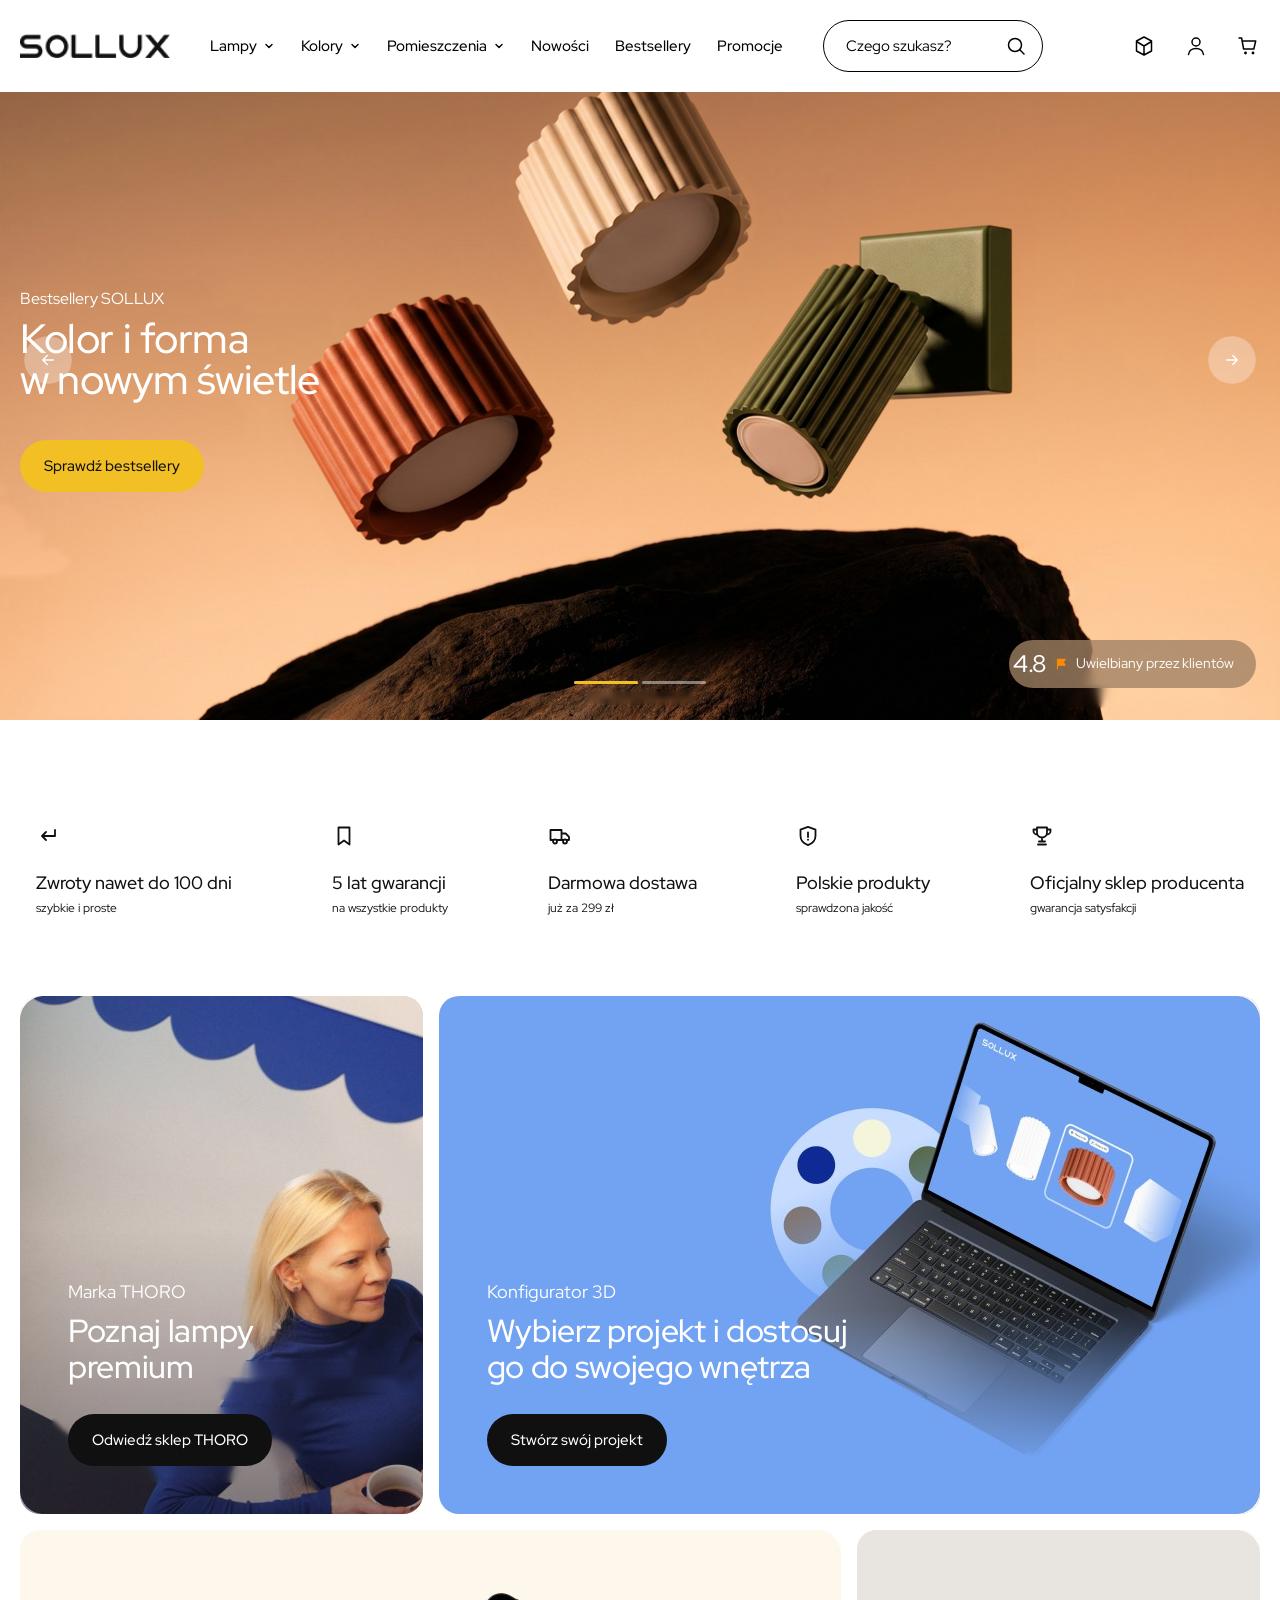
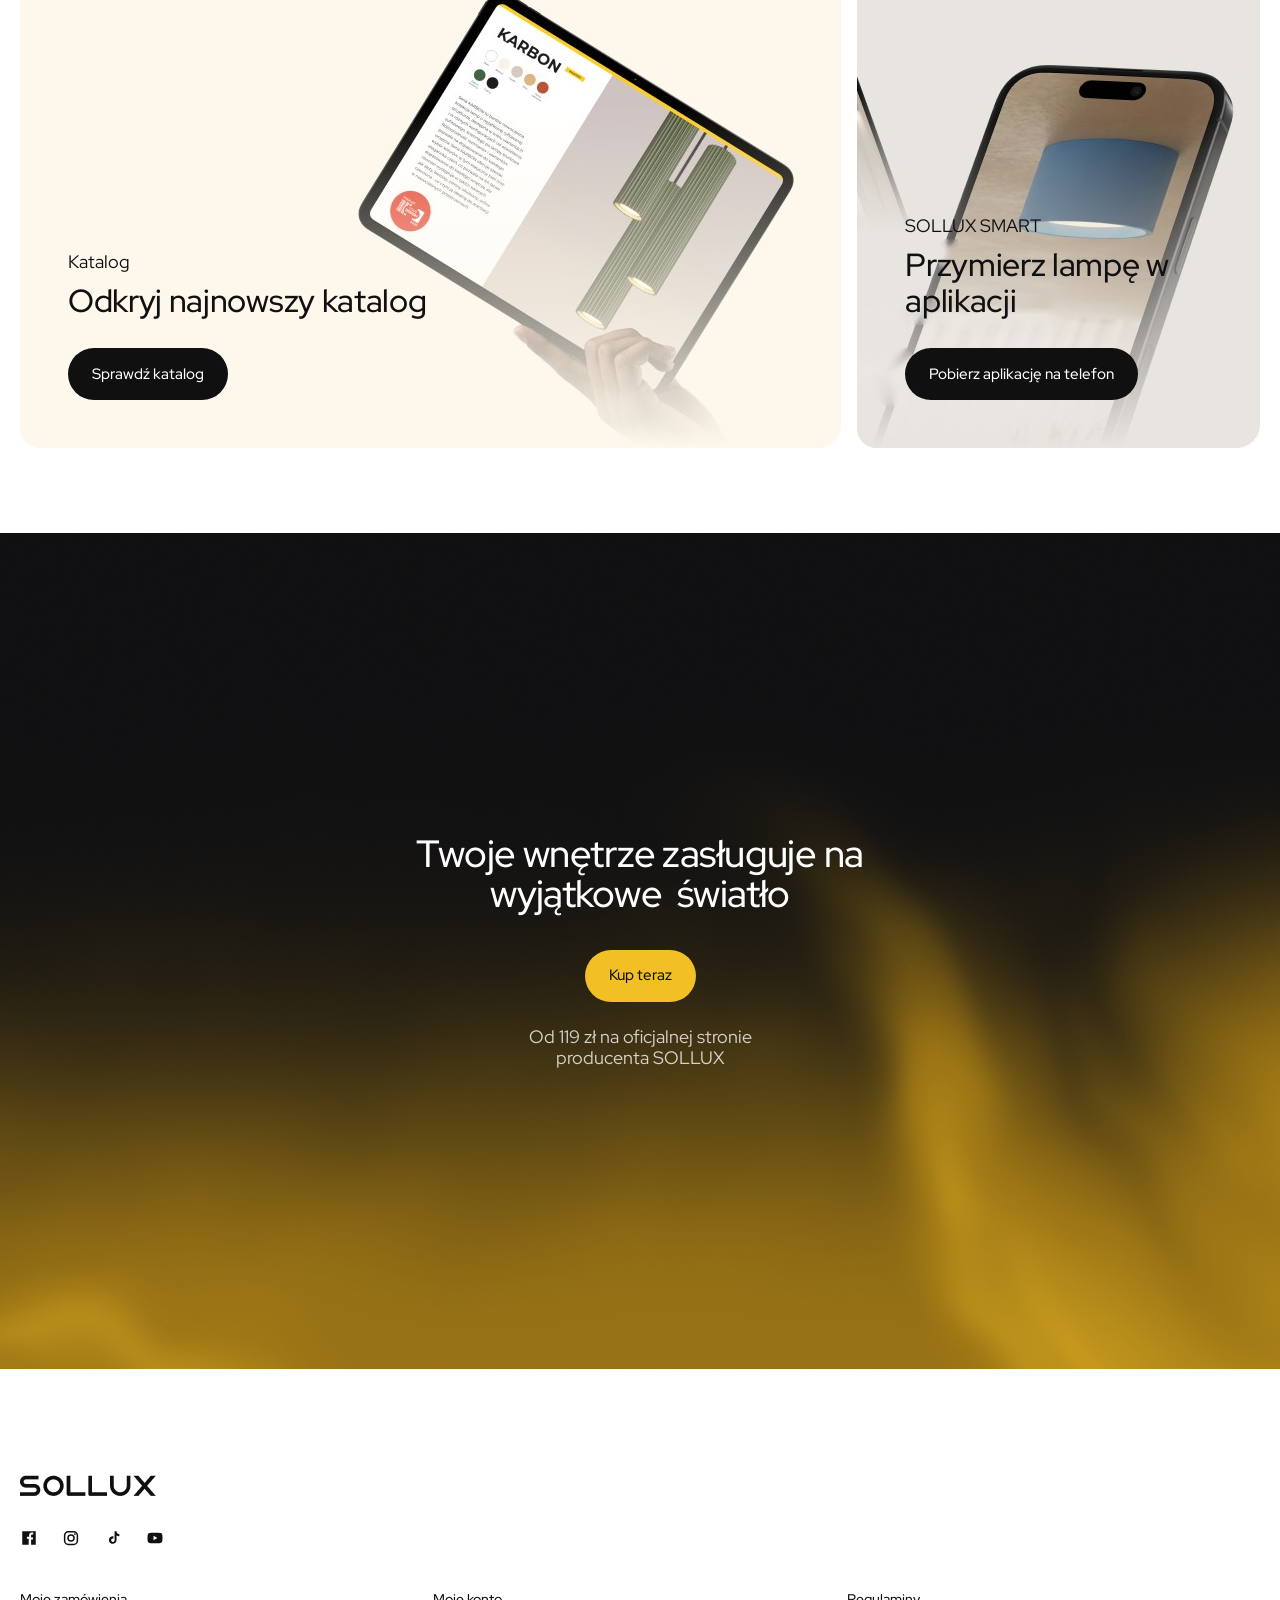
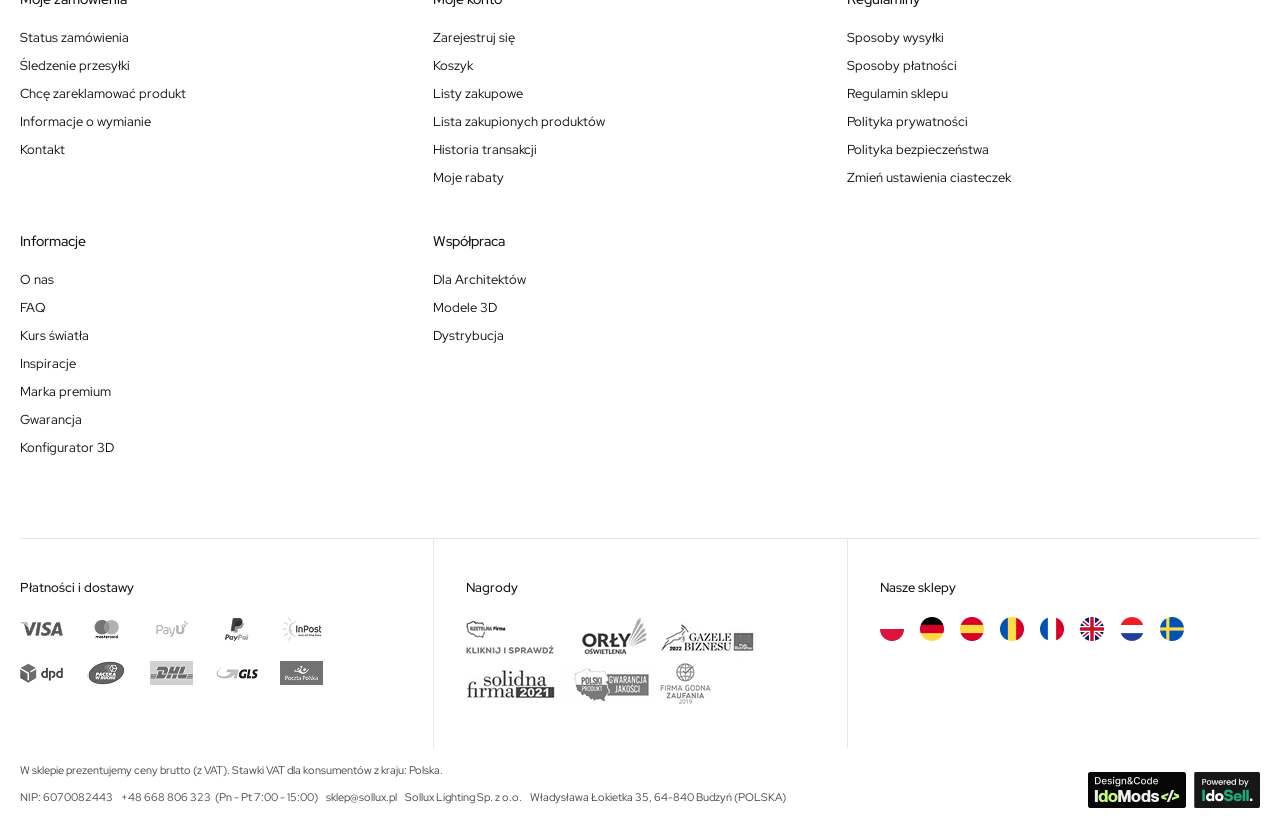
==== index.html @ 1c9330f7 "first commit" ====
<!DOCTYPE html>
<html lang="pl">
<head>
  <meta charset="utf-8">
  <meta name="viewport" content="width=device-width, initial-scale=1">
  <title>SOLLUX – Kolor i forma w nowym świetle</title>
  <meta name="description" content="Lampy SOLLUX – kolor i forma w nowym świetle. Oficjalny sklep producenta.">
  <link rel="preconnect" href="https://fonts.googleapis.com">
  <link rel="preconnect" href="https://fonts.gstatic.com" crossorigin>
  <link href="https://fonts.googleapis.com/css2?family=Red+Hat+Display:wght@400;500;600&display=swap" rel="stylesheet">
  <link rel="stylesheet" href="styles.css">
</head>
<body>

<!-- ============ SVG sprite ============ -->
<svg width="0" height="0" style="position:absolute" aria-hidden="true" focusable="false">
  <defs>
    <symbol id="i-chevron" viewBox="0 0 12 12"><path d="M3 4.5 6 7.5 9 4.5" fill="none" stroke="currentColor" stroke-width="1.4" stroke-linecap="round" stroke-linejoin="round"/></symbol>
    <symbol id="i-search" viewBox="0 0 24 24"><circle cx="11" cy="11" r="6.5" fill="none" stroke="currentColor" stroke-width="1.5"/><path d="m16 16 4 4" stroke="currentColor" stroke-width="1.5" stroke-linecap="round"/></symbol>
    <symbol id="i-cube" viewBox="0 0 24 24"><path d="M12 3 4.5 7v10L12 21l7.5-4V7L12 3Zm0 9L4.5 7.5M12 12l7.5-4.5M12 12v9" fill="none" stroke="currentColor" stroke-width="1.5" stroke-linejoin="round" stroke-linecap="round"/></symbol>
    <symbol id="i-user" viewBox="0 0 24 24"><circle cx="12" cy="8" r="4" fill="none" stroke="currentColor" stroke-width="1.5"/><path d="M4.5 20.5c.6-3.9 3.7-6 7.5-6s6.9 2.1 7.5 6" fill="none" stroke="currentColor" stroke-width="1.5" stroke-linecap="round"/></symbol>
    <symbol id="i-cart" viewBox="0 0 24 24"><path d="M3 4h2.6l2 11h10.2l1.9-8H6.4" fill="none" stroke="currentColor" stroke-width="1.5" stroke-linecap="round" stroke-linejoin="round"/><circle cx="9.5" cy="19" r="1.4" fill="currentColor"/><circle cx="17" cy="19" r="1.4" fill="currentColor"/></symbol>
    <symbol id="i-arrow-left" viewBox="0 0 24 24"><path d="M19 12H5m6-6-6 6 6 6" fill="none" stroke="currentColor" stroke-width="1.8" stroke-linecap="round" stroke-linejoin="round"/></symbol>
    <symbol id="i-arrow-right" viewBox="0 0 24 24"><path d="M5 12h14m-6-6 6 6-6 6" fill="none" stroke="currentColor" stroke-width="1.8" stroke-linecap="round" stroke-linejoin="round"/></symbol>
    <symbol id="i-return" viewBox="0 0 24 24"><path d="M19 6v6H6m4-4-4 4 4 4" fill="none" stroke="currentColor" stroke-width="1.8" stroke-linecap="round" stroke-linejoin="round"/></symbol>
    <symbol id="i-bookmark" viewBox="0 0 24 24"><path d="M6.5 3.5h11v17L12 16.5l-5.5 4v-17Z" fill="none" stroke="currentColor" stroke-width="1.8" stroke-linejoin="round"/></symbol>
    <symbol id="i-truck" viewBox="0 0 24 24"><path d="M2.5 6h11v10h-11V6Zm11 3.5h4.2l3.3 3.3V16h-7.5V9.5Z" fill="none" stroke="currentColor" stroke-width="1.8" stroke-linejoin="round"/><circle cx="7" cy="17.5" r="2" fill="#fff" stroke="currentColor" stroke-width="1.8"/><circle cx="17" cy="17.5" r="2" fill="#fff" stroke="currentColor" stroke-width="1.8"/></symbol>
    <symbol id="i-shield" viewBox="0 0 24 24"><path d="M12 2.8 4.5 5.6v6.2c0 4.2 3 7.7 7.5 9.4 4.5-1.700 7.500-5.200 7.500-9.400V5.600L12 2.800Z" fill="none" stroke="currentColor" stroke-width="1.8" stroke-linejoin="round"/><path d="M12 8.500v4.500" stroke="currentColor" stroke-width="1.800" stroke-linecap="round"/><circle cx="12" cy="15.700" r="1" fill="currentColor"/></symbol>
    <symbol id="i-trophy" viewBox="0 0 24 24"><path d="M7 3.500h10v5a5 5 0 0 1-10 0v-5Zm0 2H3.500v1.500A3.500 3.500 0 0 0 7 10.500M17 5.500h3.500V7a3.500 3.500 0 0 1-3.500 3.500M12 13.500v4M8 20.500h8M9 17.500h6" fill="none" stroke="currentColor" stroke-width="1.800" stroke-linecap="round" stroke-linejoin="round"/></symbol>
    <symbol id="i-flag" viewBox="0 0 12 12"><path d="M3 1.500v9M3 2h6.500L8 4.500 9.500 7H3" fill="currentColor" stroke="currentColor" stroke-width="1" stroke-linejoin="round"/></symbol>
    <symbol id="i-facebook" viewBox="0 0 24 24"><path fill="currentColor" d="M3 3h18v18h-6.200v-6.900h2.300l.4-2.800h-2.700V8.600c0-.8.300-1.400 1.500-1.400h1.300V4.700c-.2 0-1-.1-1.900-.1-2.100 0-3.500 1.200-3.500 3.600v2.100H9.200v2.800h2.400V21H3V3Z"/></symbol>
    <symbol id="i-instagram" viewBox="0 0 24 24"><rect x="3.500" y="3.500" width="17" height="17" rx="5" fill="none" stroke="currentColor" stroke-width="2"/><circle cx="12" cy="12" r="4" fill="none" stroke="currentColor" stroke-width="2"/><circle cx="17.200" cy="6.800" r="1.200" fill="currentColor"/></symbol>
    <symbol id="i-tiktok" viewBox="0 0 24 24"><path fill="currentColor" d="M16.600 3c.3 2.300 1.600 3.700 3.900 3.900v2.800c-1.400.1-2.600-.3-3.800-1.100v5.800c0 3.800-3.300 6-6.500 5.100-2.700-.8-4.300-3.600-3.500-6.300.8-2.600 3.300-4 5.900-3.500v3c-1.700-.5-3.200.8-3 2.400.2 1.700 2 2.600 3.400 1.800.7-.4 1.100-1.200 1.100-2V3h2.500Z"/></symbol>
    <symbol id="i-youtube" viewBox="0 0 24 24"><path fill="currentColor" d="M21.600 7.200a2.600 2.600 0 0 0-1.800-1.800C18.200 5 12 5 12 5s-6.200 0-7.800.4A2.600 2.600 0 0 0 2.400 7.200C2 8.800 2 12 2 12s0 3.200.4 4.800a2.600 2.600 0 0 0 1.800 1.800C5.800 19 12 19 12 19s6.200 0 7.800-.4a2.600 2.600 0 0 0 1.800-1.800c.4-1.600.4-4.800.4-4.800s0-3.200-.4-4.800ZM10 15V9l5.200 3L10 15Z"/></symbol>
  </defs>
</svg>

<a class="skip-link" href="#main">Przejdź do treści</a>

<!-- ============ Header ============ -->
<header class="header" id="header">
  <div class="header__bg" aria-hidden="true"></div>
  <!-- Warstwa „jasna” (biała) – jedyna interaktywna; „ciemną” (czarną) kopię tworzy main.js -->
  <div class="header__layer header__layer--light" id="header-main">
    <div class="header__inner">
      <a class="logo" href="#" aria-label="SOLLUX – strona główna">
        <img src="assets/logo.png" alt="SOLLUX" width="136" height="21">
      </a>

      <nav class="nav" aria-label="Główna nawigacja">
        <ul>
          <li><a href="#">Lampy <svg class="chev" aria-hidden="true"><use href="#i-chevron"/></svg></a></li>
          <li><a href="#">Kolory <svg class="chev" aria-hidden="true"><use href="#i-chevron"/></svg></a></li>
          <li><a href="#">Pomieszczenia <svg class="chev" aria-hidden="true"><use href="#i-chevron"/></svg></a></li>
          <li><a href="#">Nowości</a></li>
          <li><a href="#">Bestsellery</a></li>
          <li><a href="#">Promocje</a></li>
        </ul>
      </nav>

      <form class="search" role="search" onsubmit="return false">
        <input type="search" name="q" placeholder="Czego szukasz?" aria-label="Czego szukasz?" autocomplete="off">
        <button type="submit" aria-label="Szukaj"><svg aria-hidden="true"><use href="#i-search"/></svg></button>
      </form>

      <div class="actions">
        <a class="actions__configurator" href="#"><svg aria-hidden="true"><use href="#i-cube"/></svg>Stwórz swoją lampę</a>
        <a class="actions__icon" href="#" aria-label="Moje konto"><svg aria-hidden="true"><use href="#i-user"/></svg></a>
        <a class="actions__icon" href="#" aria-label="Koszyk"><svg aria-hidden="true"><use href="#i-cart"/></svg></a>
      </div>
    </div>
  </div>
</header>

<main id="main">

<!-- ============ Hero / slider ============ -->
<section class="hero" id="hero" aria-roledescription="karuzela" aria-label="Bestsellery SOLLUX">

  <div class="hero__slides">
    <!-- Slajd 1: lampy na pomarańczowym tle -->
    <div class="slide is-active" data-slide="0" aria-roledescription="slajd" aria-label="1 z 2">
      <div class="slide__img"><img src="assets/hero-bg.jpg" alt="" width="1920" height="1080"></div>

      <div class="lamps" id="lamps">
        <button class="lamp lamp--terracotta" type="button" aria-pressed="false" aria-label="Włącz lampę – terakota" data-depth="1.2">
          <span class="lamp__body"><img src="assets/lamp-terracotta.png" alt="" width="423" height="393"></span>
          <span class="lamp__glow" aria-hidden="true"></span>
        </button>
        <button class="lamp lamp--peach" type="button" aria-pressed="false" aria-label="Włącz lampę – brzoskwinia" data-depth="0.7">
          <span class="lamp__body"><img src="assets/lamp-peach.png" alt="" width="372" height="419"></span>
          <span class="lamp__glow" aria-hidden="true"></span>
        </button>
        <button class="lamp lamp--olive" type="button" aria-pressed="false" aria-label="Włącz lampę – oliwka" data-depth="1.8">
          <span class="lamp__body"><img src="assets/lamp-olive.png" alt="" width="470" height="428"></span>
          <span class="lamp__glow" aria-hidden="true"></span>
        </button>
      </div>
    </div>

    <!-- Slajd 2: wnętrze -->
    <div class="slide slide--interior" data-slide="1" aria-roledescription="slajd" aria-label="2 z 2" aria-hidden="true">
      <div class="slide__img"><img src="assets/hero-interior.jpg" alt="Wnętrze z granatowym regałem, jasną szafą i lampami sufitowymi SOLLUX" width="2560" height="1440"></div>
    </div>
  </div>

  <div class="hero__content">
    <p class="hero__eyebrow">Bestsellery SOLLUX</p>
    <h1 class="hero__title">Kolor i forma<br>w nowym świetle</h1>
    <a class="btn btn--yellow" href="#">Sprawdź bestsellery</a>
  </div>

  <button class="hero__arrow hero__arrow--prev" type="button" aria-label="Poprzedni slajd"><svg aria-hidden="true"><use href="#i-arrow-left"/></svg></button>
  <button class="hero__arrow hero__arrow--next" type="button" aria-label="Następny slajd"><svg aria-hidden="true"><use href="#i-arrow-right"/></svg></button>

  <div class="hero__rating">
    <strong>4.8</strong>
    <svg class="flag" aria-hidden="true"><use href="#i-flag"/></svg>
    <span>Uwielbiany przez klientów</span>
  </div>

  <div class="hero__pager" role="tablist" aria-label="Wybór slajdu">
    <button type="button" role="tab" aria-selected="true" aria-label="Slajd 1"><span class="bar"><span class="bar__fill"></span></span></button>
    <button type="button" role="tab" aria-selected="false" aria-label="Slajd 2"><span class="bar"><span class="bar__fill"></span></span></button>
  </div>
</section>

<!-- ============ Korzyści ============ -->
<section class="benefits" aria-label="Dlaczego SOLLUX">
  <ul class="benefits__list">
    <li><svg aria-hidden="true"><use href="#i-return"/></svg><strong>Zwroty nawet do 100 dni</strong><span>szybkie i proste</span></li>
    <li><svg aria-hidden="true"><use href="#i-bookmark"/></svg><strong>5 lat gwarancji</strong><span>na wszystkie produkty</span></li>
    <li><svg aria-hidden="true"><use href="#i-truck"/></svg><strong>Darmowa dostawa</strong><span>już za 299 zł</span></li>
    <li><svg aria-hidden="true"><use href="#i-shield"/></svg><strong>Polskie produkty</strong><span>sprawdzona jakość</span></li>
    <li><svg aria-hidden="true"><use href="#i-trophy"/></svg><strong>Oficjalny sklep producenta</strong><span>gwarancja satysfakcji</span></li>
  </ul>
</section>

<!-- ============ Kafelki ============ -->
<section class="tiles" aria-label="Poznaj SOLLUX">
  <article class="tile tile--thoro">
    <div class="tile__media"><img src="assets/tile-thoro.jpg" alt="" loading="lazy"></div>
    <div class="tile__text">
      <p>Marka THORO</p>
      <h2>Poznaj lampy premium</h2>
      <a class="btn btn--dark" href="#">Odwiedź sklep THORO</a>
    </div>
  </article>

  <article class="tile tile--config">
    <div class="tile__media"><img src="assets/tile-konfigurator.jpg" alt="" loading="lazy"></div>
    <div class="tile__text">
      <p>Konfigurator 3D</p>
      <h2>Wybierz projekt i dostosuj<br>go do swojego wnętrza</h2>
      <a class="btn btn--dark" href="#">Stwórz swój projekt</a>
    </div>
  </article>

  <article class="tile tile--catalog">
    <div class="tile__media"><img src="assets/tile-katalog.jpg" alt="" loading="lazy"></div>
    <div class="tile__text">
      <p>Katalog</p>
      <h2>Odkryj najnowszy katalog</h2>
      <a class="btn btn--dark" href="#">Sprawdź katalog</a>
    </div>
  </article>

  <article class="tile tile--smart">
    <div class="tile__media"><img src="assets/tile-smart.jpg" alt="" loading="lazy"></div>
    <div class="tile__text">
      <p>SOLLUX SMART</p>
      <h2>Przymierz lampę w aplikacji</h2>
      <a class="btn btn--dark" href="#">Pobierz aplikację na telefon</a>
    </div>
  </article>
</section>

<!-- ============ Shader ============ -->
<section class="shader" id="shader" aria-labelledby="shader-title">
  <canvas class="shader__canvas" id="shader-canvas" aria-hidden="true"></canvas>
  <div class="shader__content">
    <h2 id="shader-title">Twoje wnętrze zasługuje na<br>wyjątkowe&nbsp; światło</h2>
    <a class="btn btn--yellow" href="#">Kup teraz</a>
    <p>Od 119 zł na oficjalnej stronie<br>producenta SOLLUX</p>
  </div>
</section>

</main>

<!-- ============ Footer ============ -->
<footer class="footer">
  <div class="footer__top">
    <div class="footer__brand">
      <img src="assets/logo.png" alt="SOLLUX" width="136" height="21">
      <ul class="social" aria-label="Social media">
        <li><a href="#" aria-label="Facebook"><svg aria-hidden="true"><use href="#i-facebook"/></svg></a></li>
        <li><a href="#" aria-label="Instagram"><svg aria-hidden="true"><use href="#i-instagram"/></svg></a></li>
        <li><a href="#" aria-label="TikTok"><svg aria-hidden="true"><use href="#i-tiktok"/></svg></a></li>
        <li><a href="#" aria-label="YouTube"><svg aria-hidden="true"><use href="#i-youtube"/></svg></a></li>
      </ul>
    </div>

    <nav class="footer__col" aria-labelledby="f1">
      <h3 id="f1">Moje zamówienia</h3>
      <ul>
        <li><a href="#">Status zamówienia</a></li>
        <li><a href="#">Śledzenie przesyłki</a></li>
        <li><a href="#">Chcę zareklamować produkt</a></li>
        <li><a href="#">Informacje o wymianie</a></li>
        <li><a href="#">Kontakt</a></li>
      </ul>
    </nav>
    <nav class="footer__col" aria-labelledby="f2">
      <h3 id="f2">Moje konto</h3>
      <ul>
        <li><a href="#">Zarejestruj się</a></li>
        <li><a href="#">Koszyk</a></li>
        <li><a href="#">Listy zakupowe</a></li>
        <li><a href="#">Lista zakupionych produktów</a></li>
        <li><a href="#">Historia transakcji</a></li>
        <li><a href="#">Moje rabaty</a></li>
      </ul>
    </nav>
    <nav class="footer__col" aria-labelledby="f3">
      <h3 id="f3">Regulaminy</h3>
      <ul>
        <li><a href="#">Sposoby wysyłki</a></li>
        <li><a href="#">Sposoby płatności</a></li>
        <li><a href="#">Regulamin sklepu</a></li>
        <li><a href="#">Polityka prywatności</a></li>
        <li><a href="#">Polityka bezpieczeństwa</a></li>
        <li><a href="#">Zmień ustawienia ciasteczek</a></li>
      </ul>
    </nav>
    <nav class="footer__col" aria-labelledby="f4">
      <h3 id="f4">Informacje</h3>
      <ul>
        <li><a href="#">O nas</a></li>
        <li><a href="#">FAQ</a></li>
        <li><a href="#">Kurs światła</a></li>
        <li><a href="#">Inspiracje</a></li>
        <li><a href="#">Marka premium</a></li>
        <li><a href="#">Gwarancja</a></li>
        <li><a href="#">Konfigurator 3D</a></li>
      </ul>
    </nav>
    <nav class="footer__col" aria-labelledby="f5">
      <h3 id="f5">Współpraca</h3>
      <ul>
        <li><a href="#">Dla Architektów</a></li>
        <li><a href="#">Modele 3D</a></li>
        <li><a href="#">Dystrybucja</a></li>
      </ul>
    </nav>
  </div>

  <div class="footer__badges">
    <div class="cell">
      <h3>Płatności i dostawy</h3>
      <img src="assets/payments.png" alt="Visa, Mastercard, PayU, PayPal, InPost, DPD, DHL, GLS, Poczta Polska" loading="lazy">
    </div>
    <div class="cell">
      <h3>Nagrody</h3>
      <img src="assets/awards.png" alt="Kliknij i sprawdź, Orły E-Biznesu, Gazele Biznesu, Solidna Firma 2021, Polski Ład, Firma godna zaufania" loading="lazy">
    </div>
    <div class="cell">
      <h3>Nasze sklepy</h3>
      <img src="assets/flags.png" alt="Polska, Niemcy, Hiszpania, Rumunia, Francja, Wielka Brytania, Holandia, Szwecja" loading="lazy">
    </div>
  </div>

  <div class="footer__legal">
    <div>
      <p>W sklepie prezentujemy ceny brutto (z VAT). Stawki VAT dla konsumentów z kraju: Polska.</p>
      <p>NIP: 6070082443 &nbsp;&nbsp; +48 668 806 323 &nbsp;(Pn - Pt 7:00 - 15:00) &nbsp;&nbsp; sklep@sollux.pl &nbsp;&nbsp; Sollux Lighting Sp. z o.o. &nbsp;&nbsp; Władysława Łokietka 35, 64-840 Budzyń (POLSKA)</p>
    </div>
    <img src="assets/badges.png" alt="Design&amp;Code IdoMods, Powered by IdoSell" loading="lazy">
  </div>
</footer>

<script src="main.js"></script>
</body>
</html>
---- styles.css ----
/* =========================================================
   SOLLUX landing – styles
   Zasady ruchu (Komentarze do projektu §01):
   - hover 200–250 ms, większe ruchy 500–800 ms
   - jeden easing: cubic-bezier(0.4, 0, 0.2, 1); ease-out dla powiększeń
   - animujemy tylko transform i opacity
   ========================================================= */

:root {
  --ease: cubic-bezier(0.4, 0, 0.2, 1);
  --ease-out: cubic-bezier(0, 0, 0.2, 1);
  --t-hover: 250ms;

  --ink: #101011;
  --ink-soft: #4a4a4a;
  --muted: #6b6b6b;
  --line: #e7e7e7;
  --yellow: #f2bf25;
  --yellow-hover: #f7cb45;
  --white: #fff;

  --page: 1600px;                                  /* szerokość treści w projekcie 1920 */
  --gutter: max(20px, calc((100vw - var(--page)) / 2));
  --radius: 20px;
  --header-h: 92px;
}

*, *::before, *::after { box-sizing: border-box; }
html { -webkit-text-size-adjust: 100%; scroll-behavior: smooth; }
body {
  margin: 0;
  font-family: "Red Hat Display", "Helvetica Neue", Arial, system-ui, sans-serif;
  font-size: 16px;
  line-height: 1.4;
  color: var(--ink);
  background: var(--white);
  -webkit-font-smoothing: antialiased;
}
img { display: block; max-width: 100%; height: auto; }
a { color: inherit; text-decoration: none; }
ul { list-style: none; margin: 0; padding: 0; }
h1, h2, h3, p { margin: 0; }
button { font: inherit; color: inherit; background: none; border: 0; padding: 0; cursor: pointer; }
svg { display: block; }

:focus-visible { outline: 2px solid var(--yellow); outline-offset: 3px; }

.skip-link {
  position: fixed; left: 12px; top: 12px; z-index: 100;
  padding: 10px 16px; border-radius: 999px; background: var(--ink); color: #fff;
  transform: translateY(-200%);
}
.skip-link:focus { transform: none; }

/* ---------- Przyciski ---------- */
.btn {
  position: relative;
  display: inline-flex; align-items: center; justify-content: center;
  height: 52px; padding: 0 24px;
  border-radius: 999px;
  font-size: 15px; font-weight: 500; line-height: 1; white-space: nowrap;
  isolation: isolate;
}
.btn--yellow { background: var(--yellow); color: var(--ink); }
/* Przycisk „ciemny”: tło czarne → szare #4A4A4A (200 ms). Szary to warstwa, której animujemy tylko opacity. */
.btn--dark { background: var(--ink); color: #fff; overflow: hidden; }
.btn--dark::before {
  content: ""; position: absolute; inset: 0; z-index: -1;
  background: #4a4a4a; opacity: 0;
  transition: opacity 200ms var(--ease);
}
.tile:hover .btn--dark::before,
.btn--dark:hover::before,
.btn--dark:focus-visible::before { opacity: 1; }

/* =========================================================
   HEADER – hover: tło przezroczyste → #FFF, kolory biały → czarny (250 ms)
   Realizacja tylko na opacity: warstwa tła + dwie warstwy treści (biała / czarna).
   ========================================================= */
.header {
  position: fixed; inset: 0 0 auto 0; z-index: 50;
  height: var(--header-h);
  display: grid;
}
.header > * { grid-area: 1 / 1; }
.header__bg {
  background: #fff; opacity: 0;
  transition: opacity var(--t-hover) var(--ease);
}
.header__layer {
  padding-inline: var(--gutter);
  transition: opacity var(--t-hover) var(--ease);
}
.header__layer--light { color: #fff; }
.header__layer--dark  { color: #000; opacity: 0; pointer-events: none; }

.header:hover .header__bg,
.header:focus-within .header__bg,
.header.is-solid .header__bg { opacity: 1; }
.header:hover .header__layer--dark,
.header:focus-within .header__layer--dark,
.header.is-solid .header__layer--dark { opacity: 1; }
.header:hover .header__layer--light,
.header:focus-within .header__layer--light,
.header.is-solid .header__layer--light { opacity: 0; }
/* po zjechaniu kursorem – ten sam czas (250 ms) */

.header__inner { height: 100%; display: flex; align-items: center; gap: 64px; }
.logo img { width: 150px; height: auto; }
.header__layer--light .logo img { filter: brightness(0) invert(1); }
.header__layer--dark  .logo img { filter: brightness(0); }

.nav ul { display: flex; align-items: center; gap: 36px; }
.nav a { display: inline-flex; align-items: center; gap: 6px; font-size: 15px; font-weight: 500; white-space: nowrap; }
.chev { width: 12px; height: 12px; }

.search {
  position: relative; width: 370px; height: 52px; flex: none;
  border: 1px solid currentColor; border-radius: 999px;
  display: flex; align-items: center;
}
.search input {
  flex: 1; min-width: 0; height: 100%; padding: 0 56px 0 22px;
  background: none; border: 0; outline: 0; border-radius: 999px;
  font: inherit; font-size: 15px; color: inherit;
}
.search input::placeholder { color: inherit; opacity: 1; }
.search input::-webkit-search-cancel-button { display: none; }
.search:focus-within { outline: 2px solid var(--yellow); outline-offset: 2px; }
.search button { position: absolute; right: 14px; top: 50%; width: 24px; height: 24px; margin-top: -12px; }
.search svg { width: 24px; height: 24px; }

.actions { margin-left: auto; display: flex; align-items: center; gap: 28px; }
.actions svg { width: 24px; height: 24px; }
.actions__configurator { display: inline-flex; align-items: center; gap: 8px; font-size: 14px; font-weight: 500; white-space: nowrap; }
.actions__configurator svg { width: 18px; height: 18px; }

/* =========================================================
   HERO + slider
   ========================================================= */
.hero {
  position: relative; overflow: hidden;
  aspect-ratio: 1920 / 1080;
  min-height: 600px;
  background: #b57a50;
  color: #fff;
  isolation: isolate;
}
.hero__slides, .slide { position: absolute; inset: 0; }

.slide {
  opacity: 0; visibility: hidden;
  /* crossfade 600 ms, ease-in-out */
  transition: opacity 600ms var(--ease), visibility 0s linear 600ms;
}
.slide.is-active { opacity: 1; visibility: visible; transition-delay: 0s; }

.slide__img { position: absolute; inset: 0; overflow: hidden; }
.slide__img img {
  width: 100%; height: 100%; object-fit: cover;
  /* scale 1.05 → 1.0 w trakcie przejścia (800 ms, ease-out) */
  transform: scale(1.05);
  transition: transform 800ms var(--ease-out);
  will-change: transform;
}
.slide.is-active .slide__img img { transform: scale(1); }

/* przyciemnienie na zdjęciu wnętrza – czytelność białego tekstu i nagłówka */
.slide--interior .slide__img::after {
  content: ""; position: absolute; inset: 0; pointer-events: none;
  background:
    linear-gradient(180deg, rgba(0,0,0,.45) 0, rgba(0,0,0,0) 22%),
    linear-gradient(90deg, rgba(0,0,0,.5) 0, rgba(0,0,0,0) 45%);
}

/* ---------- Lampy ---------- */
.lamps {
  position: absolute; left: 50%; top: 50%;
  width: max(100%, 1180px); aspect-ratio: 1920 / 1080;
  transform: translate(-50%, -50%);
  pointer-events: none;
}
.lamp {
  position: absolute; pointer-events: auto;
  /* równoległy ruch za kursorem ustawia main.js (--tx, --ty, --rot) */
  transform: translate3d(var(--tx, 0px), var(--ty, 0px), 0) rotate(var(--rot, 0deg));
  will-change: transform;
  border-radius: 0;
}
.lamp:focus-visible { outline-offset: -4px; }
.lamp__body { display: block; transition: transform var(--t-hover) var(--ease-out); }
.lamp:hover .lamp__body { transform: scale(1.03); }
.lamp:active .lamp__body { transform: scale(0.99); }
.lamp img { width: 100%; height: auto; user-select: none; -webkit-user-drag: none; }

/* pozycje z projektu 1920×1080 (procent sceny) */
.lamp--peach      { left: 39.64%; top: 8.52%;  width: 19.38%; }
.lamp--olive      { left: 56.04%; top: 30.74%; width: 24.48%; }
.lamp--terracotta { left: 21.82%; top: 40.28%; width: 22.03%; }

/* włączanie lampy – światło z soczewki (tylko opacity) */
.lamp__glow {
  position: absolute; width: 150%; aspect-ratio: 1; pointer-events: none;
  transform: translate(-50%, -50%);
  background: radial-gradient(circle,
    rgba(255, 250, 225, .95) 0, rgba(255, 238, 190, .75) 7%,
    rgba(255, 214, 130, .38) 24%, rgba(255, 200, 110, 0) 62%);
  mix-blend-mode: screen;
  opacity: 0;
  transition: opacity 500ms var(--ease);
}
.lamp.is-on .lamp__glow { opacity: 1; }
.lamp--peach .lamp__glow      { left: 56%; top: 66%; }
.lamp--olive .lamp__glow      { left: 19%; top: 81%; }
.lamp--terracotta .lamp__glow { left: 63%; top: 70%; }

/* ---------- Treść hero ---------- */
.hero__content {
  position: absolute; left: var(--gutter); top: 40%;
  z-index: 3; max-width: 560px;
  pointer-events: none;
}
.hero__content > * { pointer-events: auto; }
.hero__eyebrow { font-size: 16px; font-weight: 400; margin-bottom: 8px; }
.hero__title { font-size: clamp(38px, 3.2vw, 60px); font-weight: 500; line-height: 1; letter-spacing: -0.01em; margin-bottom: 40px; }

.hero__arrow {
  position: absolute; top: 50%; z-index: 4;
  width: 48px; height: 48px; margin-top: -24px; border-radius: 50%;
  display: grid; place-items: center; color: #fff; overflow: hidden; isolation: isolate;
}
.hero__arrow::before {
  content: ""; position: absolute; inset: 0; z-index: -1; border-radius: 50%;
  background: rgba(255, 255, 255, .3);
  transition: opacity var(--t-hover) var(--ease);
}
.hero__arrow:hover::before { opacity: .65; }
.hero__arrow svg { width: 18px; height: 18px; }
.hero__arrow--prev { left: 72px; }
.hero__arrow--next { right: 72px; }

.hero__rating {
  position: absolute; right: 72px; bottom: 32px; z-index: 4;
  display: flex; align-items: center; gap: 8px;
  height: 48px; padding: 0 22px 0 4px; border-radius: 999px;
  background: rgba(160, 130, 100, .78);
  font-size: 14px; color: #fff;
}
.hero__rating strong { font-size: 24px; font-weight: 500; letter-spacing: -0.02em; margin-left: -34px; padding-left: 0; }
.hero__rating .flag { width: 14px; height: 14px; color: #ff8a00; }
.hero__rating { padding-left: 38px; }
.hero__rating strong { margin-left: -34px; }

/* ---------- Pasek postępu (żółty wypełnia się liniowo przez 3 s) ---------- */
.hero__pager {
  position: absolute; left: 50%; bottom: 26px; z-index: 4;
  transform: translateX(-50%); display: flex; gap: 4px;
}
.hero__pager button { padding: 10px 0; }
.bar { display: block; position: relative; width: 64px; height: 3px; background: rgba(255,255,255,.45); overflow: hidden; border-radius: 2px; }
.bar__fill {
  position: absolute; inset: 0; background: var(--yellow);
  transform: scaleX(0); transform-origin: left center;
}
.hero__pager button[aria-selected="true"] .bar__fill { animation: fill 3s linear forwards; }
.hero.is-paused .hero__pager button[aria-selected="true"] .bar__fill { animation: none; transform: scaleX(1); }
@keyframes fill { from { transform: scaleX(0); } to { transform: scaleX(1); } }

/* =========================================================
   Korzyści
   ========================================================= */
.benefits { padding: 104px var(--gutter) 80px; }
.benefits__list { display: flex; justify-content: space-between; gap: 24px; padding-inline: 16px; }
.benefits li { display: flex; flex-direction: column; }
.benefits svg { width: 24px; height: 24px; margin-bottom: 24px; }
.benefits strong { font-size: 18px; font-weight: 500; line-height: 1.2; margin-bottom: 6px; }
.benefits span { font-size: 12px; color: var(--ink); }

/* =========================================================
   Kafelki – hover: obraz scale 1 → 1.1 (500 ms ease-out), przycisk czarny → #4A4A4A (200 ms)
   ========================================================= */
.tiles {
  padding-inline: var(--gutter);
  display: grid; gap: 16px;
  grid-template-columns: repeat(12, 1fr);
}
.tile {
  position: relative; overflow: hidden; border-radius: var(--radius);
  min-height: 518px; isolation: isolate;
  display: flex; align-items: flex-end;
  /* Safari: wymusza przycinanie przez border-radius podczas transformacji dzieci */
  transform: translateZ(0);
}
.tile--thoro   { grid-column: span 4; background: #d8d3d6; color: #fff; }
.tile--config  { grid-column: span 8; background: #72a3f3; color: #fff; }
.tile--catalog { grid-column: span 8; background: #fdf8eb; }
.tile--smart   { grid-column: span 4; background: #e8e4df; }

.tile__media { position: absolute; inset: 0; z-index: -1; overflow: hidden; }
.tile__media img {
  position: absolute; height: 100%; width: auto; max-width: none;
  transform: scale(1); transform-origin: 70% 50%;
  transition: transform 500ms var(--ease-out);
  will-change: transform;
}
.tile:hover .tile__media img { transform: scale(1.1); }

.tile--thoro .tile__media img { inset: 0 auto auto 50%; margin-left: -50%; min-width: 100%; object-fit: cover; height: 100%; }
.tile--thoro .tile__media::after {                      /* lekkie przyciemnienie pod białym tekstem */
  content: ""; position: absolute; inset: 0;
  background: linear-gradient(0deg, rgba(10,12,40,.45) 0, rgba(10,12,40,0) 55%);
}
.tile--config  .tile__media img { right: 0; top: 0; }
.tile--catalog .tile__media img { right: 0; top: 0; }
.tile--smart   .tile__media img { right: 0; top: 0; }

.tile__text { padding: 0 48px 48px; position: relative; }
.tile__text p { font-size: 18px; font-weight: 400; line-height: 1.2; margin-bottom: 10px; }
.tile__text h2 { font-size: 32px; font-weight: 500; line-height: 1.12; letter-spacing: -0.01em; margin-bottom: 30px; }

/* =========================================================
   Shader
   ========================================================= */
.shader {
  position: relative; overflow: hidden; isolation: isolate;
  margin-top: 85px; min-height: 836px;
  display: grid; place-items: center;
  background: #101011;
  color: #fff; text-align: center;
}
.shader__canvas { position: absolute; inset: 0; width: 100%; height: 100%; z-index: -1; }
.shader__content { padding: 0 24px; display: flex; flex-direction: column; align-items: center; }
.shader__content h2 { font-size: clamp(34px, 3vw, 58px); font-weight: 500; line-height: 1.04; letter-spacing: -0.015em; margin-bottom: 36px; }
.shader__content p { margin-top: 24px; font-size: 18px; line-height: 1.2; color: rgba(255,255,255,.78); }

/* =========================================================
   Footer
   ========================================================= */
.footer { padding: 100px var(--gutter) 0; }
.footer__top { display: grid; grid-template-columns: 541px 260px 266px 261px 188px 1fr; padding-bottom: 76px; }
.footer__brand { padding-left: 31px; }
.footer__brand img { width: 136px; margin-top: 6px; }
.social { display: flex; gap: 18px; margin-top: 30px; margin-left: -3px; }
.social a { display: block; padding: 3px; }
.social svg { width: 18px; height: 18px; }
.social a { transition: opacity var(--t-hover) var(--ease); }
.social a:hover { opacity: .55; }

.footer__col h3 { font-size: 14px; font-weight: 500; margin-bottom: 14px; }
.footer__col li { font-size: 13px; line-height: 28px; }
.footer__col a { display: inline-block; transition: opacity var(--t-hover) var(--ease); }
.footer__col a:hover { opacity: .55; }

.footer__badges {
  display: grid; grid-template-columns: 511px 543px 1fr;
  border-top: 1px solid var(--line);
}
.footer__badges .cell { padding: 40px 0 44px 64px; }
.footer__badges .cell:first-child { padding-left: 0; }
.footer__badges .cell + .cell { border-left: 1px solid var(--line); }
.footer__badges h3 { font-size: 13px; font-weight: 500; margin-bottom: 20px; }
.footer__badges img { max-width: 100%; }

.footer__legal {
  display: flex; justify-content: space-between; align-items: flex-end; gap: 32px;
  padding: 12px 0 28px;
  font-size: 11px; line-height: 1.9; color: #444;
}
.footer__legal p + p { margin-top: 6px; }
.footer__legal img { flex: none; }

/* =========================================================
   Responsywność
   ========================================================= */
@media (max-width: 1500px) {
  .header__inner { gap: 40px; }
  .search { width: 280px; }
  .nav ul { gap: 26px; }
  .hero__arrow--prev { left: 24px; }
  .hero__arrow--next { right: 24px; }
  .hero__rating { right: 24px; }
}
@media (max-width: 1280px) {
  .actions__configurator { font-size: 0; gap: 0; }
  .actions__configurator svg { width: 24px; height: 24px; }
  .search { width: 220px; }
  .footer__top { grid-template-columns: 1fr 1fr 1fr; row-gap: 40px; }
  .footer__brand { grid-column: 1 / -1; padding-left: 0; }
  .footer__badges { grid-template-columns: 1fr 1fr 1fr; }
  .footer__badges .cell { padding-left: 32px; }
}
@media (max-width: 1024px) {
  :root { --header-h: 72px; }
  .nav, .search { display: none; }
  .header__inner { gap: 20px; }
  .hero { aspect-ratio: auto; height: 86vh; min-height: 560px; }
  .hero__content { top: auto; bottom: 120px; }
  .tiles { grid-template-columns: 1fr 1fr; }
  .tile--thoro, .tile--config, .tile--catalog, .tile--smart { grid-column: span 2; }
  .benefits__list { flex-wrap: wrap; }
  .benefits li { flex: 1 1 40%; }
  .shader { min-height: 640px; }
}
@media (max-width: 640px) {
  .hero__arrow, .hero__rating { display: none; }
  .tile { min-height: 440px; }
  .tile__text { padding: 0 24px 28px; }
  .tile__text h2 { font-size: 26px; }
  .footer__top { grid-template-columns: 1fr 1fr; }
  .footer__badges { grid-template-columns: 1fr; }
  .footer__badges .cell, .footer__badges .cell + .cell { padding: 28px 0; border-left: 0; border-top: 1px solid var(--line); }
  .footer__legal { flex-direction: column; align-items: flex-start; }
}

@media (prefers-reduced-motion: reduce) {
  .slide, .slide__img img, .tile__media img, .lamp__body, .lamp__glow,
  .header__bg, .header__layer, .hero__arrow::before, .btn--dark::before { transition-duration: 1ms !important; }
}
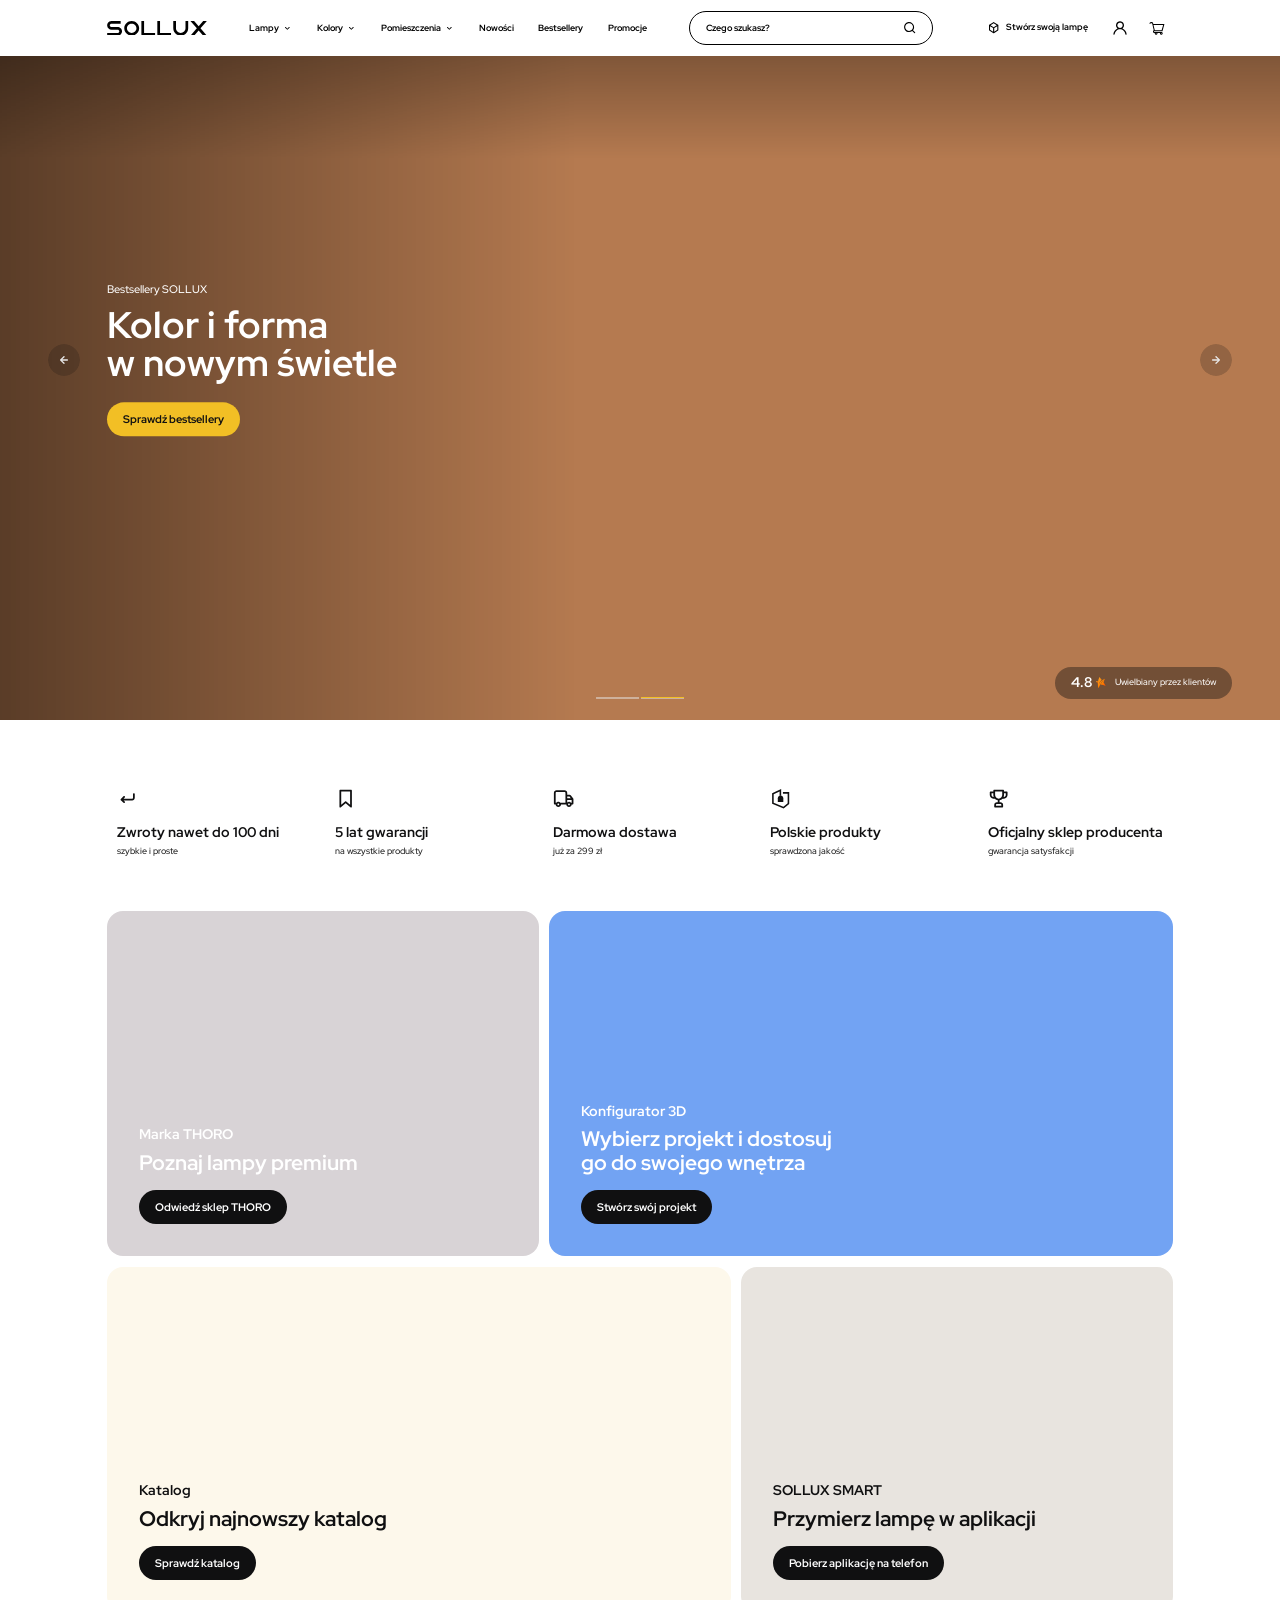
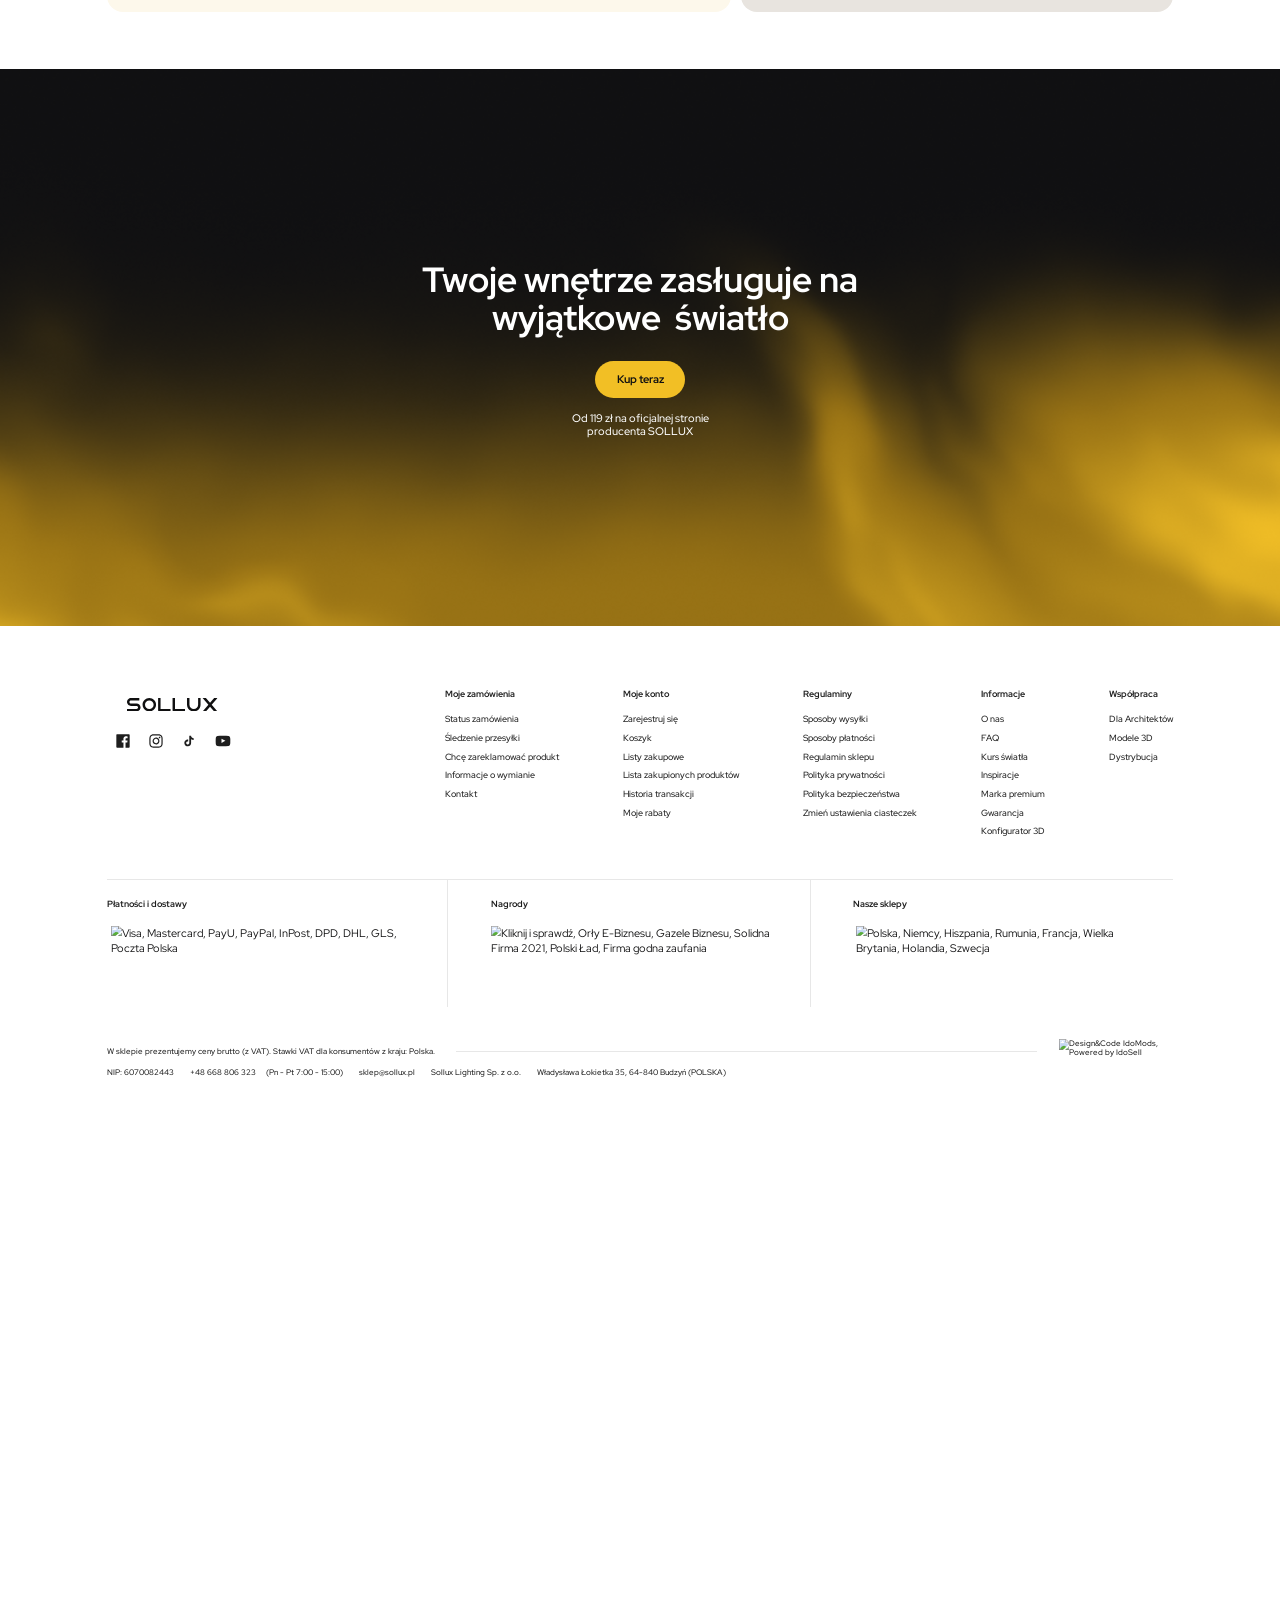
==== commit cb318f36: "Add files via upload" ====
--- a/index.html
+++ b/index.html
@@ -7,7 +7,7 @@
   <meta name="description" content="Lampy SOLLUX – kolor i forma w nowym świetle. Oficjalny sklep producenta.">
   <link rel="preconnect" href="https://fonts.googleapis.com">
   <link rel="preconnect" href="https://fonts.gstatic.com" crossorigin>
-  <link href="https://fonts.googleapis.com/css2?family=Red+Hat+Display:wght@400;500;600&display=swap" rel="stylesheet">
+  <link href="https://fonts.googleapis.com/css2?family=Red+Hat+Display:wght@400;500;700&display=swap" rel="stylesheet">
   <link rel="stylesheet" href="styles.css">
 </head>
 <body>
@@ -15,23 +15,26 @@
 <!-- ============ SVG sprite ============ -->
 <svg width="0" height="0" style="position:absolute" aria-hidden="true" focusable="false">
   <defs>
-    <symbol id="i-chevron" viewBox="0 0 12 12"><path d="M3 4.5 6 7.5 9 4.5" fill="none" stroke="currentColor" stroke-width="1.4" stroke-linecap="round" stroke-linejoin="round"/></symbol>
-    <symbol id="i-search" viewBox="0 0 24 24"><circle cx="11" cy="11" r="6.5" fill="none" stroke="currentColor" stroke-width="1.5"/><path d="m16 16 4 4" stroke="currentColor" stroke-width="1.5" stroke-linecap="round"/></symbol>
-    <symbol id="i-cube" viewBox="0 0 24 24"><path d="M12 3 4.5 7v10L12 21l7.5-4V7L12 3Zm0 9L4.5 7.5M12 12l7.5-4.5M12 12v9" fill="none" stroke="currentColor" stroke-width="1.5" stroke-linejoin="round" stroke-linecap="round"/></symbol>
-    <symbol id="i-user" viewBox="0 0 24 24"><circle cx="12" cy="8" r="4" fill="none" stroke="currentColor" stroke-width="1.5"/><path d="M4.5 20.5c.6-3.9 3.7-6 7.5-6s6.9 2.1 7.5 6" fill="none" stroke="currentColor" stroke-width="1.5" stroke-linecap="round"/></symbol>
-    <symbol id="i-cart" viewBox="0 0 24 24"><path d="M3 4h2.6l2 11h10.2l1.9-8H6.4" fill="none" stroke="currentColor" stroke-width="1.5" stroke-linecap="round" stroke-linejoin="round"/><circle cx="9.5" cy="19" r="1.4" fill="currentColor"/><circle cx="17" cy="19" r="1.4" fill="currentColor"/></symbol>
-    <symbol id="i-arrow-left" viewBox="0 0 24 24"><path d="M19 12H5m6-6-6 6 6 6" fill="none" stroke="currentColor" stroke-width="1.8" stroke-linecap="round" stroke-linejoin="round"/></symbol>
-    <symbol id="i-arrow-right" viewBox="0 0 24 24"><path d="M5 12h14m-6-6 6 6-6 6" fill="none" stroke="currentColor" stroke-width="1.8" stroke-linecap="round" stroke-linejoin="round"/></symbol>
-    <symbol id="i-return" viewBox="0 0 24 24"><path d="M19 6v6H6m4-4-4 4 4 4" fill="none" stroke="currentColor" stroke-width="1.8" stroke-linecap="round" stroke-linejoin="round"/></symbol>
-    <symbol id="i-bookmark" viewBox="0 0 24 24"><path d="M6.5 3.5h11v17L12 16.5l-5.5 4v-17Z" fill="none" stroke="currentColor" stroke-width="1.8" stroke-linejoin="round"/></symbol>
-    <symbol id="i-truck" viewBox="0 0 24 24"><path d="M2.5 6h11v10h-11V6Zm11 3.5h4.2l3.3 3.3V16h-7.5V9.5Z" fill="none" stroke="currentColor" stroke-width="1.8" stroke-linejoin="round"/><circle cx="7" cy="17.5" r="2" fill="#fff" stroke="currentColor" stroke-width="1.8"/><circle cx="17" cy="17.5" r="2" fill="#fff" stroke="currentColor" stroke-width="1.8"/></symbol>
-    <symbol id="i-shield" viewBox="0 0 24 24"><path d="M12 2.8 4.5 5.6v6.2c0 4.2 3 7.7 7.5 9.4 4.5-1.700 7.500-5.200 7.500-9.400V5.600L12 2.800Z" fill="none" stroke="currentColor" stroke-width="1.8" stroke-linejoin="round"/><path d="M12 8.500v4.500" stroke="currentColor" stroke-width="1.800" stroke-linecap="round"/><circle cx="12" cy="15.700" r="1" fill="currentColor"/></symbol>
-    <symbol id="i-trophy" viewBox="0 0 24 24"><path d="M7 3.500h10v5a5 5 0 0 1-10 0v-5Zm0 2H3.500v1.500A3.500 3.500 0 0 0 7 10.500M17 5.500h3.500V7a3.500 3.500 0 0 1-3.500 3.500M12 13.500v4M8 20.500h8M9 17.500h6" fill="none" stroke="currentColor" stroke-width="1.800" stroke-linecap="round" stroke-linejoin="round"/></symbol>
-    <symbol id="i-flag" viewBox="0 0 12 12"><path d="M3 1.500v9M3 2h6.500L8 4.500 9.500 7H3" fill="currentColor" stroke="currentColor" stroke-width="1" stroke-linejoin="round"/></symbol>
-    <symbol id="i-facebook" viewBox="0 0 24 24"><path fill="currentColor" d="M3 3h18v18h-6.200v-6.900h2.300l.4-2.800h-2.700V8.600c0-.8.300-1.400 1.500-1.400h1.300V4.700c-.2 0-1-.1-1.900-.1-2.100 0-3.500 1.200-3.500 3.600v2.100H9.200v2.800h2.400V21H3V3Z"/></symbol>
-    <symbol id="i-instagram" viewBox="0 0 24 24"><rect x="3.500" y="3.500" width="17" height="17" rx="5" fill="none" stroke="currentColor" stroke-width="2"/><circle cx="12" cy="12" r="4" fill="none" stroke="currentColor" stroke-width="2"/><circle cx="17.200" cy="6.800" r="1.200" fill="currentColor"/></symbol>
-    <symbol id="i-tiktok" viewBox="0 0 24 24"><path fill="currentColor" d="M16.600 3c.3 2.300 1.600 3.700 3.900 3.900v2.800c-1.400.1-2.600-.3-3.800-1.100v5.800c0 3.800-3.300 6-6.500 5.100-2.700-.8-4.300-3.600-3.500-6.300.8-2.600 3.300-4 5.900-3.500v3c-1.700-.5-3.200.8-3 2.400.2 1.700 2 2.600 3.400 1.800.7-.4 1.100-1.200 1.100-2V3h2.500Z"/></symbol>
-    <symbol id="i-youtube" viewBox="0 0 24 24"><path fill="currentColor" d="M21.600 7.200a2.600 2.600 0 0 0-1.800-1.800C18.200 5 12 5 12 5s-6.200 0-7.800.4A2.600 2.600 0 0 0 2.400 7.200C2 8.800 2 12 2 12s0 3.200.4 4.800a2.600 2.600 0 0 0 1.800 1.800C5.800 19 12 19 12 19s6.200 0 7.800-.4a2.600 2.600 0 0 0 1.800-1.800c.4-1.600.4-4.800.4-4.800s0-3.200-.4-4.800ZM10 15V9l5.200 3L10 15Z"/></symbol>
+    <linearGradient id="flag-g" x1="0" y1="0" x2="1" y2="1"><stop offset="0" stop-color="#ffa727"/><stop offset=".5" stop-color="#fc7e00"/><stop offset="1" stop-color="#ff4800"/></linearGradient>
+    <symbol id="i-arrow-right" viewBox="0 0 24 24"><path transform="matrix(1.0000 0.0000 0.0000 1.0000 6.0000 5.9959)" fill-rule="nonzero" d="M11.920 5.624C11.872 5.501 11.801 5.389 11.710 5.294L6.710 0.294C6.617 0.201 6.506 0.127 6.384 0.076C6.262 0.026 6.132 -0.000 6.000 0.000C5.734 -0.000 5.478 0.106 5.290 0.294C5.197 0.387 5.123 0.498 5.072 0.620C5.022 0.742 4.996 0.872 4.996 1.004C4.996 1.270 5.102 1.526 5.290 1.714L8.590 5.004L1.000 5.004C0.735 5.004 0.480 5.109 0.293 5.297C0.105 5.485 0.000 5.739 0.000 6.004C0.000 6.269 0.105 6.524 0.293 6.711C0.480 6.899 0.735 7.004 1.000 7.004L8.590 7.004L5.290 10.294C5.196 10.387 5.122 10.498 5.071 10.620C5.020 10.741 4.994 10.872 4.994 11.004C4.994 11.136 5.020 11.267 5.071 11.389C5.122 11.511 5.196 11.621 5.290 11.714C5.383 11.808 5.494 11.882 5.615 11.933C5.737 11.984 5.868 12.010 6.000 12.010C6.132 12.010 6.263 11.984 6.385 11.933C6.506 11.882 6.617 11.808 6.710 11.714L11.710 6.714C11.801 6.619 11.872 6.507 11.920 6.384C12.020 6.141 12.020 5.868 11.920 5.624Z"/></symbol>
+    <symbol id="i-arrow-left" viewBox="0 0 24 24"><path transform="matrix(1.0000 0.0000 0.0000 1.0000 6.0050 5.9959)" fill-rule="nonzero" d="M10.995 5.004L3.405 5.004L6.705 1.714C6.893 1.526 6.999 1.270 6.999 1.004C6.999 0.738 6.893 0.482 6.705 0.294C6.517 0.106 6.261 0.000 5.995 0.000C5.729 0.000 5.473 0.106 5.285 0.294L0.285 5.294C0.194 5.389 0.123 5.501 0.075 5.624C-0.025 5.868 -0.025 6.141 0.075 6.384C0.123 6.507 0.194 6.619 0.285 6.714L5.285 11.714C5.378 11.808 5.489 11.882 5.610 11.933C5.732 11.984 5.863 12.010 5.995 12.010C6.127 12.010 6.258 11.984 6.380 11.933C6.501 11.882 6.612 11.808 6.705 11.714C6.799 11.621 6.873 11.511 6.924 11.389C6.975 11.267 7.001 11.136 7.001 11.004C7.001 10.872 6.975 10.741 6.924 10.620C6.873 10.498 6.799 10.387 6.705 10.294L3.405 7.004L10.995 7.004C11.260 7.004 11.515 6.899 11.702 6.711C11.890 6.524 11.995 6.269 11.995 6.004C11.995 5.739 11.890 5.485 11.702 5.297C11.515 5.109 11.260 5.004 10.995 5.004Z"/></symbol>
+    <symbol id="i-chevron" viewBox="0 0 16 16"><path transform="matrix(1.0000 0.0000 0.0000 1.0000 4.5028 5.9195)" fill-rule="nonzero" d="M6.831 0.194C6.706 0.070 6.537 0.000 6.361 0.000C6.184 0.000 6.015 0.070 5.891 0.194L3.497 2.554L1.137 0.194C1.012 0.070 0.843 0.000 0.667 0.000C0.491 0.000 0.322 0.070 0.197 0.194C0.135 0.256 0.085 0.330 0.051 0.411C0.017 0.492 0.000 0.579 0.000 0.667C0.000 0.755 0.017 0.842 0.051 0.924C0.085 1.005 0.135 1.079 0.197 1.141L3.024 3.967C3.086 4.030 3.160 4.079 3.241 4.113C3.322 4.147 3.409 4.164 3.497 4.164C3.585 4.164 3.672 4.147 3.754 4.113C3.835 4.079 3.909 4.030 3.971 3.967L6.831 1.141C6.893 1.079 6.943 1.005 6.976 0.924C7.010 0.842 7.028 0.755 7.028 0.667C7.028 0.579 7.010 0.492 6.976 0.411C6.943 0.330 6.893 0.256 6.831 0.194Z"/></symbol>
+    <symbol id="i-search" viewBox="0 0 20 20"><path transform="matrix(1.0000 0.0000 0.0000 1.0000 1.6492 1.6492)" fill-rule="nonzero" d="M16.442 15.259L13.351 12.192C14.551 10.696 15.132 8.797 14.975 6.885C14.818 4.974 13.934 3.195 12.505 1.915C11.077 0.635 9.212 -0.050 7.295 0.003C5.377 0.055 3.553 0.840 2.197 2.197C0.840 3.553 0.055 5.377 0.003 7.295C-0.050 9.212 0.635 11.077 1.915 12.505C3.195 13.934 4.974 14.818 6.885 14.975C8.797 15.132 10.696 14.551 12.192 13.351L15.259 16.417C15.337 16.496 15.429 16.558 15.530 16.600C15.632 16.642 15.741 16.664 15.851 16.664C15.961 16.664 16.070 16.642 16.171 16.600C16.273 16.558 16.365 16.496 16.442 16.417C16.593 16.262 16.677 16.054 16.677 15.838C16.677 15.622 16.593 15.414 16.442 15.259L16.442 15.259ZM7.517 13.351C6.364 13.351 5.236 13.009 4.277 12.368C3.317 11.727 2.570 10.816 2.128 9.750C1.687 8.684 1.571 7.511 1.796 6.379C2.021 5.248 2.577 4.208 3.393 3.393C4.208 2.577 5.248 2.021 6.379 1.796C7.511 1.571 8.684 1.687 9.750 2.128C10.816 2.570 11.727 3.317 12.368 4.277C13.009 5.236 13.351 6.364 13.351 7.517C13.351 9.065 12.736 10.548 11.642 11.642C10.548 12.736 9.065 13.351 7.517 13.351L7.517 13.351Z"/></symbol>
+    <symbol id="i-cube" viewBox="0 0 20 20"><path transform="matrix(1.0000 0.0000 0.0000 1.0000 2.9939 1.6650)" fill-rule="nonzero" d="M14.064 4.477C14.064 4.477 14.064 4.477 14.064 4.410L14.014 4.285C13.997 4.258 13.978 4.233 13.956 4.210C13.934 4.175 13.909 4.141 13.881 4.110L13.806 4.052L13.673 3.985L7.423 0.127C7.290 0.044 7.137 0.000 6.981 0.000C6.825 -0.000 6.672 0.044 6.539 0.127L0.339 3.985L0.264 4.052L0.189 4.110C0.162 4.141 0.137 4.175 0.114 4.210C0.093 4.233 0.074 4.258 0.056 4.285L0.006 4.410C0.006 4.410 0.006 4.410 0.006 4.477C-0.002 4.549 -0.002 4.621 0.006 4.693L0.006 11.977C0.006 12.118 0.042 12.258 0.110 12.382C0.179 12.506 0.278 12.610 0.398 12.685L6.648 16.543C6.686 16.567 6.729 16.584 6.773 16.593C6.773 16.593 6.814 16.593 6.839 16.593C6.980 16.638 7.132 16.638 7.273 16.593C7.273 16.593 7.314 16.593 7.339 16.593C7.384 16.584 7.426 16.567 7.464 16.543L7.464 16.543L13.673 12.685C13.793 12.610 13.892 12.506 13.960 12.382C14.029 12.258 14.065 12.118 14.064 11.977L14.064 4.693C14.073 4.621 14.073 4.549 14.064 4.477L14.064 4.477ZM6.173 14.343L1.589 11.510L1.589 6.193L6.173 9.018L6.173 14.343ZM7.006 7.577L2.339 4.693L7.006 1.818L11.673 4.693L7.006 7.577ZM12.423 11.510L7.839 14.343L7.839 9.018L12.423 6.193L12.423 11.510Z"/></symbol>
+    <symbol id="i-user" viewBox="0 0 24 24"><path transform="matrix(1.0000 0.0000 0.0000 1.0000 2.0640 1.9945)" fill-rule="nonzero" d="M13.646 10.715C14.626 9.944 15.342 8.886 15.693 7.689C16.045 6.492 16.014 5.216 15.606 4.037C15.198 2.858 14.432 1.836 13.416 1.112C12.400 0.389 11.183 0.000 9.936 0.000C8.689 -0.000 7.472 0.389 6.456 1.112C5.440 1.836 4.674 2.858 4.266 4.037C3.858 5.216 3.828 6.492 4.179 7.689C4.530 8.886 5.246 9.944 6.226 10.715C4.546 11.389 3.080 12.505 1.985 13.945C0.890 15.386 0.206 17.097 0.006 18.895C-0.008 19.027 0.003 19.160 0.040 19.287C0.077 19.413 0.138 19.532 0.221 19.635C0.388 19.843 0.631 19.976 0.896 20.005C1.161 20.035 1.427 19.957 1.635 19.790C1.844 19.623 1.977 19.381 2.006 19.115C2.226 17.161 3.158 15.355 4.624 14.044C6.091 12.733 7.989 12.009 9.956 12.009C11.923 12.009 13.821 12.733 15.288 14.044C16.754 15.355 17.686 17.161 17.906 19.115C17.933 19.361 18.050 19.588 18.235 19.753C18.420 19.917 18.659 20.007 18.906 20.005L19.016 20.005C19.278 19.975 19.518 19.843 19.683 19.637C19.847 19.431 19.924 19.168 19.896 18.905C19.696 17.102 19.008 15.386 17.907 13.944C16.806 12.501 15.333 11.385 13.646 10.715L13.646 10.715ZM9.936 10.005C9.145 10.005 8.372 9.771 7.714 9.331C7.056 8.892 6.543 8.267 6.241 7.536C5.938 6.805 5.859 6.001 6.013 5.225C6.167 4.449 6.548 3.736 7.108 3.177C7.667 2.618 8.380 2.237 9.156 2.082C9.932 1.928 10.736 2.007 11.467 2.310C12.198 2.613 12.822 3.125 13.262 3.783C13.701 4.441 13.936 5.214 13.936 6.005C13.936 7.066 13.515 8.084 12.764 8.834C12.014 9.584 10.997 10.005 9.936 10.005Z"/></symbol>
+    <symbol id="i-cart" viewBox="0 0 24 24"><path transform="matrix(1.0000 0.0000 0.0000 1.0000 0.7473 3.1777)" fill-rule="nonzero" d="M2.654 0.001C3.107 -0.005 3.568 0.014 3.791 0.056L3.791 0.056C4.023 0.098 4.247 0.181 4.451 0.302L4.535 0.354C4.944 0.622 5.185 0.994 5.346 1.404C5.504 1.805 5.588 2.253 5.676 2.677C6.145 2.695 6.673 2.684 7.146 2.683L18.009 2.683L20.846 2.683C21.021 2.683 21.297 2.678 21.584 2.677C21.864 2.676 22.148 2.679 22.310 2.697L22.419 2.709L22.419 2.939L22.398 2.967C22.399 2.965 22.398 2.966 22.395 2.973C22.392 2.981 22.387 2.993 22.381 3.010C22.368 3.042 22.353 3.088 22.334 3.145C22.297 3.260 22.250 3.417 22.195 3.604C22.086 3.978 21.949 4.467 21.811 4.966C21.537 5.961 21.259 6.998 21.199 7.210L21.200 7.210L20.056 11.316C19.859 12.024 19.617 12.823 19.449 13.524L19.427 13.616L19.335 13.620C18.378 13.665 17.123 13.629 16.151 13.629L10.046 13.629L8.392 13.627C8.235 13.626 7.954 13.614 7.668 13.619C7.527 13.622 7.391 13.629 7.277 13.643C7.157 13.658 7.079 13.679 7.041 13.701C6.843 13.815 6.762 14.045 6.800 14.263C6.839 14.476 6.990 14.661 7.249 14.688C7.464 14.711 7.677 14.703 7.915 14.703L9.230 14.703L16.815 14.702C17.014 14.702 17.267 14.695 17.511 14.700C17.756 14.705 18.007 14.722 18.211 14.773L18.212 14.774C18.740 14.908 19.195 15.253 19.477 15.731L19.477 15.732C19.761 16.219 19.844 16.803 19.709 17.353L19.709 17.354C19.572 17.907 19.226 18.380 18.748 18.670L18.748 18.671C18.281 18.957 17.722 19.038 17.196 18.897C16.657 18.756 16.195 18.398 15.913 17.905C15.609 17.373 15.589 16.851 15.704 16.300C14.488 16.312 13.129 16.325 11.918 16.302C11.993 16.637 11.994 17.018 11.919 17.339L11.919 17.339C11.788 17.891 11.447 18.365 10.973 18.656C10.502 18.952 9.935 19.039 9.401 18.896C8.866 18.757 8.407 18.405 8.123 17.919L8.123 17.918C7.816 17.385 7.793 16.856 7.909 16.300C7.525 16.306 7.065 16.312 6.695 16.195L6.695 16.195C6.171 16.027 5.732 15.653 5.475 15.155L5.451 15.106C5.219 14.613 5.178 14.047 5.338 13.523C5.520 12.928 5.876 12.544 6.374 12.258L4.136 2.898C4.101 2.750 4.068 2.570 4.034 2.417C3.998 2.255 3.957 2.104 3.900 1.975C3.843 1.847 3.773 1.750 3.684 1.688C3.597 1.628 3.480 1.593 3.312 1.610C3.109 1.631 2.900 1.618 2.705 1.606C2.506 1.594 2.324 1.582 2.160 1.596C1.997 1.611 1.865 1.651 1.761 1.734C1.660 1.816 1.572 1.950 1.518 2.180L1.499 2.265L1.414 2.276C1.284 2.292 1.016 2.299 0.758 2.299C0.500 2.299 0.234 2.291 0.107 2.274L0.000 2.260L0.000 1.736L0.017 1.707C0.058 1.637 0.085 1.559 0.115 1.468C0.143 1.381 0.174 1.278 0.221 1.182C0.473 0.658 0.937 0.249 1.493 0.099L1.494 0.098C1.733 0.036 2.203 0.007 2.654 0.001ZM17.930 18.826C17.868 18.833 17.805 18.838 17.742 18.839C17.774 18.838 17.805 18.837 17.837 18.835C17.883 18.832 17.930 18.827 17.977 18.820C17.961 18.822 17.946 18.824 17.930 18.826ZM10.003 18.835C9.971 18.837 9.939 18.838 9.907 18.838C9.955 18.838 10.003 18.836 10.050 18.832L10.003 18.835ZM9.764 18.832C9.778 18.833 9.793 18.834 9.808 18.834C9.777 18.833 9.747 18.830 9.716 18.827L9.764 18.832ZM10.949 18.523C10.936 18.532 10.923 18.541 10.909 18.549C10.923 18.541 10.936 18.532 10.949 18.523ZM17.413 18.816C17.443 18.820 17.472 18.824 17.502 18.828C17.457 18.823 17.411 18.816 17.366 18.807L17.413 18.816ZM9.246 18.716C9.306 18.738 9.368 18.758 9.431 18.774C9.509 18.795 9.588 18.811 9.668 18.821L9.620 18.814C9.557 18.804 9.494 18.791 9.431 18.774C9.368 18.758 9.306 18.738 9.246 18.716ZM17.142 18.751C17.170 18.760 17.198 18.768 17.226 18.776C17.254 18.783 17.281 18.790 17.309 18.796C17.281 18.790 17.254 18.783 17.226 18.776C17.198 18.768 17.170 18.760 17.142 18.751ZM9.075 18.643C9.101 18.656 9.128 18.668 9.156 18.680L9.112 18.660C9.099 18.654 9.087 18.649 9.075 18.643ZM18.602 18.611C18.598 18.613 18.593 18.615 18.589 18.618C18.607 18.608 18.626 18.598 18.644 18.587L18.602 18.611ZM18.685 18.563L18.725 18.538C18.725 18.538 18.725 18.538 18.726 18.538C18.712 18.546 18.699 18.554 18.685 18.563ZM15.833 16.283C15.808 16.392 15.790 16.500 15.778 16.606C15.776 16.624 15.774 16.641 15.772 16.659C15.734 17.064 15.795 17.450 16.018 17.841C15.708 17.297 15.711 16.763 15.859 16.173L15.833 16.283ZM19.377 17.853C19.379 17.849 19.382 17.845 19.384 17.841C19.381 17.845 19.379 17.849 19.377 17.853ZM11.777 17.397C11.762 17.447 11.746 17.497 11.728 17.546C11.745 17.500 11.761 17.454 11.775 17.406L11.777 17.397ZM10.008 17.487C10.007 17.487 10.006 17.487 10.004 17.487C10.026 17.484 10.047 17.480 10.068 17.474L10.008 17.487ZM18.245 17.192C18.222 17.228 18.197 17.261 18.168 17.292C18.161 17.299 18.153 17.307 18.146 17.314C18.070 17.388 17.976 17.444 17.868 17.473C17.850 17.478 17.832 17.482 17.814 17.485C17.832 17.482 17.850 17.478 17.868 17.473C18.041 17.426 18.178 17.312 18.261 17.165L18.245 17.192ZM17.437 17.435C17.442 17.437 17.447 17.439 17.452 17.441C17.446 17.439 17.441 17.437 17.435 17.434L17.437 17.435ZM10.411 16.695C10.336 16.409 10.049 16.240 9.771 16.318C9.495 16.396 9.332 16.689 9.406 16.973C9.481 17.257 9.765 17.426 10.042 17.351C10.320 17.276 10.486 16.981 10.411 16.695ZM18.207 16.694C18.131 16.407 17.843 16.239 17.565 16.318C17.289 16.397 17.127 16.690 17.202 16.974C17.277 17.257 17.560 17.426 17.837 17.351C18.116 17.275 18.282 16.981 18.207 16.694ZM11.849 16.959C11.842 17.080 11.826 17.199 11.800 17.310C11.831 17.177 11.848 17.033 11.852 16.886L11.849 16.959ZM17.084 17.008C17.090 17.029 17.096 17.050 17.104 17.070L17.115 17.099C17.111 17.090 17.108 17.080 17.104 17.070L17.084 17.008ZM9.289 17.009C9.295 17.033 9.303 17.057 9.312 17.079C9.311 17.076 9.309 17.073 9.308 17.070L9.289 17.009ZM18.325 16.661C18.232 16.307 17.876 16.099 17.532 16.197C17.511 16.203 17.491 16.210 17.471 16.218L17.532 16.197C17.790 16.123 18.055 16.222 18.210 16.425C18.217 16.434 18.223 16.443 18.229 16.451C18.259 16.496 18.285 16.544 18.305 16.596C18.312 16.617 18.319 16.639 18.325 16.661C18.328 16.672 18.330 16.683 18.333 16.694C18.342 16.739 18.347 16.783 18.348 16.827L18.346 16.794C18.344 16.750 18.337 16.705 18.325 16.661ZM8.063 16.173C8.055 16.208 8.047 16.242 8.039 16.277C8.047 16.242 8.055 16.208 8.064 16.173L8.063 16.173ZM9.707 16.206C9.681 16.215 9.656 16.226 9.632 16.237C9.647 16.230 9.661 16.224 9.676 16.218L9.739 16.197L9.707 16.206ZM19.407 15.859C19.419 15.882 19.431 15.905 19.442 15.928L19.420 15.883C19.416 15.875 19.411 15.868 19.407 15.859ZM19.206 15.557C19.259 15.622 19.307 15.691 19.352 15.763C19.341 15.746 19.331 15.730 19.320 15.714C19.312 15.700 19.302 15.687 19.293 15.673C19.266 15.633 19.237 15.595 19.206 15.557ZM5.583 15.096C5.644 15.213 5.715 15.323 5.795 15.425C5.805 15.437 5.816 15.450 5.826 15.462C5.847 15.487 5.868 15.511 5.890 15.535L5.857 15.499C5.751 15.378 5.659 15.242 5.583 15.096ZM19.045 15.380C19.068 15.402 19.090 15.425 19.112 15.448L19.079 15.414C19.068 15.402 19.056 15.391 19.045 15.380ZM16.815 14.828L10.124 14.829L15.250 14.829L16.815 14.828ZM5.455 13.561L5.453 13.568C5.454 13.566 5.454 13.563 5.455 13.561ZM10.046 13.503L10.047 13.504L16.151 13.504C16.370 13.504 16.601 13.505 16.840 13.508C16.601 13.505 16.369 13.503 16.151 13.503L10.046 13.503ZM19.378 13.300C19.361 13.366 19.345 13.430 19.330 13.494C19.213 13.500 19.093 13.504 18.969 13.507C19.029 13.506 19.089 13.504 19.148 13.502L19.330 13.494C19.345 13.430 19.361 13.366 19.378 13.300ZM5.999 12.681C6.011 12.670 6.024 12.659 6.037 12.648C6.011 12.670 5.986 12.693 5.962 12.716L5.999 12.681ZM6.516 12.322C6.418 12.375 6.326 12.430 6.240 12.490C6.326 12.430 6.418 12.375 6.516 12.322L6.516 12.322ZM7.652 11.422C7.711 11.668 7.767 11.912 7.817 12.146C7.929 12.151 8.044 12.155 8.161 12.157C8.044 12.155 7.929 12.151 7.817 12.146C7.767 11.912 7.711 11.668 7.652 11.422ZM20.403 4.281C19.242 4.268 18.058 4.280 16.895 4.280L7.373 4.281C7.053 4.281 6.447 4.300 6.063 4.283C6.181 4.905 6.423 5.798 6.568 6.401L7.472 10.174C7.613 10.764 7.786 11.423 7.915 12.024C8.335 12.040 8.789 12.032 9.213 12.032L18.242 12.032C18.400 11.483 18.555 10.933 18.707 10.382L18.707 10.381L19.817 6.397L20.137 5.260C20.229 4.933 20.318 4.605 20.403 4.281ZM6.348 11.620L4.683 4.656L4.303 3.068L6.348 11.620ZM21.082 7.176L19.939 11.281L19.939 11.281L21.082 7.176C21.092 7.139 21.109 7.077 21.131 6.995C21.109 7.077 21.092 7.139 21.082 7.176ZM22.296 2.822L22.296 2.897C22.251 2.958 22.054 3.637 21.830 4.440C21.886 4.239 21.940 4.046 21.991 3.869C22.052 3.656 22.107 3.465 22.155 3.310C22.225 3.077 22.276 2.925 22.296 2.897L22.296 2.822C22.279 2.820 22.261 2.819 22.241 2.817C22.261 2.819 22.279 2.820 22.296 2.822ZM10.248 4.155L8.486 4.155L16.895 4.154L10.248 4.155ZM5.960 2.811C6.091 2.813 6.225 2.813 6.359 2.813C6.158 2.813 5.958 2.812 5.766 2.806L5.960 2.811ZM21.963 2.805C21.720 2.800 21.421 2.803 21.174 2.806L21.009 2.807C21.278 2.805 21.663 2.799 21.963 2.805ZM1.788 1.568C1.735 1.596 1.685 1.632 1.639 1.676L1.662 1.655C1.670 1.648 1.678 1.641 1.686 1.635C1.702 1.622 1.719 1.610 1.736 1.599C1.753 1.588 1.770 1.577 1.788 1.568ZM0.301 1.304C0.292 1.326 0.284 1.348 0.276 1.370C0.285 1.346 0.294 1.322 0.304 1.298L0.301 1.304ZM0.900 0.533C0.886 0.544 0.873 0.554 0.860 0.565C0.886 0.543 0.913 0.523 0.940 0.503L0.900 0.533ZM4.390 0.411C4.409 0.422 4.427 0.433 4.445 0.444C4.427 0.433 4.409 0.422 4.390 0.411C4.387 0.409 4.384 0.407 4.381 0.406C4.384 0.407 4.387 0.409 4.390 0.411ZM1.108 0.394C1.085 0.407 1.063 0.421 1.040 0.435C1.063 0.421 1.085 0.407 1.108 0.394L1.108 0.394ZM2.312 0.136C1.985 0.150 1.690 0.177 1.524 0.220C1.394 0.255 1.270 0.306 1.152 0.369L1.196 0.346C1.301 0.294 1.411 0.251 1.524 0.220C1.690 0.177 1.985 0.150 2.312 0.136Z"/></symbol>
+    <symbol id="i-return" viewBox="0 0 32 32"><path transform="matrix(1.0000 0.0000 0.0000 1.0000 5.3400 8.0000)" fill-rule="nonzero" d="M19.993 0.000C19.640 0.000 19.301 0.140 19.051 0.391C18.800 0.641 18.660 0.980 18.660 1.333L18.660 6.667C18.660 7.020 18.520 7.359 18.269 7.609C18.019 7.860 17.680 8.000 17.327 8.000L4.540 8.000L6.273 6.280C6.524 6.029 6.665 5.688 6.665 5.333C6.665 4.978 6.524 4.638 6.273 4.387C6.022 4.136 5.682 3.995 5.327 3.995C4.972 3.995 4.631 4.136 4.380 4.387L0.380 8.387C0.259 8.513 0.163 8.663 0.100 8.827C-0.033 9.151 -0.033 9.515 0.100 9.840C0.163 10.004 0.259 10.153 0.380 10.280L4.380 14.280C4.504 14.405 4.651 14.504 4.814 14.572C4.976 14.640 5.151 14.674 5.327 14.674C5.503 14.674 5.677 14.640 5.839 14.572C6.002 14.504 6.149 14.405 6.273 14.280C6.398 14.156 6.498 14.009 6.565 13.846C6.633 13.684 6.668 13.509 6.668 13.333C6.668 13.157 6.633 12.983 6.565 12.821C6.498 12.658 6.398 12.511 6.273 12.387L4.540 10.667L17.327 10.667C18.388 10.667 19.405 10.245 20.155 9.495C20.905 8.745 21.327 7.728 21.327 6.667L21.327 1.333C21.327 0.980 21.186 0.641 20.936 0.391C20.686 0.140 20.347 0.000 19.993 0.000Z"/></symbol>
+    <symbol id="i-bookmark" viewBox="0 0 32 32"><path transform="matrix(1.0000 0.0000 0.0000 1.0000 6.6667 2.6667)" fill-rule="nonzero" d="M17.333 0.000L1.333 0.000C0.980 0.000 0.641 0.140 0.391 0.391C0.140 0.641 0.000 0.980 0.000 1.333L0.000 25.333C-0.000 25.588 0.073 25.838 0.210 26.052C0.348 26.267 0.544 26.438 0.776 26.544C1.007 26.651 1.264 26.689 1.517 26.654C1.769 26.619 2.006 26.512 2.200 26.347L9.333 20.360L16.387 26.280C16.511 26.404 16.659 26.501 16.821 26.568C16.984 26.634 17.158 26.668 17.333 26.667C17.508 26.671 17.682 26.635 17.840 26.560C18.083 26.460 18.292 26.290 18.439 26.072C18.586 25.854 18.665 25.597 18.667 25.333L18.667 1.333C18.667 0.980 18.526 0.641 18.276 0.391C18.026 0.140 17.687 0.000 17.333 0.000L17.333 0.000ZM16.000 22.480L10.187 17.600C9.947 17.400 9.645 17.291 9.333 17.291C9.022 17.291 8.720 17.400 8.480 17.600L2.667 22.480L2.667 2.667L16.000 2.667L16.000 22.480Z"/></symbol>
+    <symbol id="i-truck" viewBox="0 0 32 32"><path transform="matrix(-1.0000 0.0000 0.0000 1.0000 30.6667 3.3333)" fill-rule="nonzero" d="M0.000 13.333L0.000 20.000C0.000 20.354 0.140 20.693 0.391 20.943C0.641 21.193 0.980 21.333 1.333 21.333L2.667 21.333C2.667 22.394 3.088 23.412 3.838 24.162C4.588 24.912 5.606 25.333 6.667 25.333C7.728 25.333 8.745 24.912 9.495 24.162C10.245 23.412 10.667 22.394 10.667 21.333L18.667 21.333C18.667 22.394 19.088 23.412 19.838 24.162C20.588 24.912 21.606 25.333 22.667 25.333C23.728 25.333 24.745 24.912 25.495 24.162C26.245 23.412 26.667 22.394 26.667 21.333L28.000 21.333C28.354 21.333 28.693 21.193 28.943 20.943C29.193 20.693 29.333 20.354 29.333 20.000L29.333 4.000C29.333 2.939 28.912 1.922 28.162 1.172C27.412 0.421 26.394 0.000 25.333 0.000L13.333 0.000C12.272 0.000 11.255 0.421 10.505 1.172C9.755 1.922 9.333 2.939 9.333 4.000L9.333 6.667L6.667 6.667C6.046 6.667 5.433 6.811 4.878 7.089C4.322 7.367 3.839 7.770 3.467 8.267L0.267 12.533C0.228 12.591 0.196 12.654 0.173 12.720L0.093 12.867C0.034 13.015 0.003 13.173 0.000 13.333L0.000 13.333ZM21.333 21.333C21.333 21.070 21.412 20.812 21.558 20.593C21.705 20.373 21.913 20.202 22.156 20.101C22.400 20.001 22.668 19.974 22.927 20.026C23.185 20.077 23.423 20.204 23.609 20.391C23.796 20.577 23.923 20.815 23.974 21.073C24.026 21.332 23.999 21.600 23.899 21.844C23.798 22.087 23.627 22.295 23.407 22.442C23.188 22.588 22.930 22.667 22.667 22.667C22.313 22.667 21.974 22.526 21.724 22.276C21.474 22.026 21.333 21.687 21.333 21.333ZM12.000 4.000C12.000 3.646 12.140 3.307 12.391 3.057C12.641 2.807 12.980 2.667 13.333 2.667L25.333 2.667C25.687 2.667 26.026 2.807 26.276 3.057C26.526 3.307 26.667 3.646 26.667 4.000L26.667 18.667L25.627 18.667C25.252 18.254 24.795 17.925 24.285 17.699C23.775 17.474 23.224 17.357 22.667 17.357C22.109 17.357 21.558 17.474 21.048 17.699C20.539 17.925 20.082 18.254 19.707 18.667L12.000 18.667L12.000 4.000ZM9.333 12.000L4.000 12.000L5.600 9.867C5.724 9.701 5.885 9.567 6.070 9.474C6.256 9.382 6.460 9.333 6.667 9.333L9.333 9.333L9.333 12.000ZM5.333 21.333C5.333 21.070 5.412 20.812 5.558 20.593C5.705 20.373 5.913 20.202 6.156 20.101C6.400 20.001 6.668 19.974 6.927 20.026C7.185 20.077 7.423 20.204 7.609 20.391C7.796 20.577 7.923 20.815 7.974 21.073C8.026 21.332 7.999 21.600 7.899 21.844C7.798 22.087 7.627 22.295 7.407 22.442C7.188 22.588 6.930 22.667 6.667 22.667C6.313 22.667 5.974 22.526 5.724 22.276C5.474 22.026 5.333 21.687 5.333 21.333ZM2.667 14.667L9.333 14.667L9.333 18.373C8.546 17.670 7.514 17.306 6.460 17.361C5.406 17.416 4.416 17.885 3.707 18.667L2.667 18.667L2.667 14.667Z"/></symbol>
+    <symbol id="i-trophy" viewBox="0 0 32 32"><path transform="matrix(1.0000 0.0000 0.0000 1.0000 2.6667 2.6667)" fill-rule="nonzero" d="M25.333 2.667L21.333 2.667L21.333 1.333C21.333 0.980 21.193 0.641 20.943 0.391C20.693 0.140 20.354 0.000 20.000 0.000L6.667 0.000C6.313 0.000 5.974 0.140 5.724 0.391C5.474 0.641 5.333 0.980 5.333 1.333L5.333 2.667L1.333 2.667C0.980 2.667 0.641 2.807 0.391 3.057C0.140 3.307 0.000 3.646 0.000 4.000L0.000 8.000C0.000 9.414 0.562 10.771 1.562 11.771C2.562 12.771 3.919 13.333 5.333 13.333L7.387 13.333C8.593 14.679 10.219 15.576 12.000 15.880L12.000 18.667L10.667 18.667C9.606 18.667 8.588 19.088 7.838 19.838C7.088 20.588 6.667 21.606 6.667 22.667L6.667 25.333C6.667 25.687 6.807 26.026 7.057 26.276C7.307 26.526 7.646 26.667 8.000 26.667L18.667 26.667C19.020 26.667 19.359 26.526 19.609 26.276C19.860 26.026 20.000 25.687 20.000 25.333L20.000 22.667C20.000 21.606 19.579 20.588 18.828 19.838C18.078 19.088 17.061 18.667 16.000 18.667L14.667 18.667L14.667 15.880C16.448 15.576 18.074 14.679 19.280 13.333L21.333 13.333C22.748 13.333 24.104 12.771 25.105 11.771C26.105 10.771 26.667 9.414 26.667 8.000L26.667 4.000C26.667 3.646 26.526 3.307 26.276 3.057C26.026 2.807 25.687 2.667 25.333 2.667L25.333 2.667ZM5.333 10.667C4.626 10.667 3.948 10.386 3.448 9.886C2.948 9.386 2.667 8.707 2.667 8.000L2.667 5.333L5.333 5.333L5.333 8.000C5.336 8.909 5.494 9.811 5.800 10.667L5.333 10.667ZM16.000 21.333C16.354 21.333 16.693 21.474 16.943 21.724C17.193 21.974 17.333 22.313 17.333 22.667L17.333 24.000L9.333 24.000L9.333 22.667C9.333 22.313 9.474 21.974 9.724 21.724C9.974 21.474 10.313 21.333 10.667 21.333L16.000 21.333ZM18.667 8.000C18.667 9.414 18.105 10.771 17.105 11.771C16.104 12.771 14.748 13.333 13.333 13.333C11.919 13.333 10.562 12.771 9.562 11.771C8.562 10.771 8.000 9.414 8.000 8.000L8.000 2.667L18.667 2.667L18.667 8.000ZM24.000 8.000C24.000 8.707 23.719 9.386 23.219 9.886C22.719 10.386 22.041 10.667 21.333 10.667L20.867 10.667C21.173 9.811 21.330 8.909 21.333 8.000L21.333 5.333L24.000 5.333L24.000 8.000Z"/></symbol>
+    <symbol id="i-facebook" viewBox="0 0 24 24"><path transform="matrix(1.0000 0.0000 0.0000 1.0000 2.0000 2.0000)" fill-rule="nonzero" d="M18.900 0.000L1.100 0.000C0.808 0.000 0.528 0.116 0.322 0.322C0.116 0.528 0.000 0.808 0.000 1.100L0.000 18.900C0.000 19.044 0.028 19.187 0.084 19.321C0.139 19.454 0.220 19.576 0.322 19.678C0.424 19.780 0.546 19.861 0.679 19.916C0.813 19.972 0.956 20.000 1.100 20.000L10.680 20.000L10.680 12.250L8.080 12.250L8.080 9.250L10.680 9.250L10.680 7.000C10.626 6.472 10.689 5.938 10.863 5.437C11.037 4.935 11.319 4.478 11.688 4.096C12.058 3.715 12.507 3.420 13.003 3.230C13.499 3.041 14.030 2.962 14.560 3.000C15.338 2.995 16.116 3.035 16.890 3.120L16.890 5.820L15.300 5.820C14.040 5.820 13.800 6.420 13.800 7.290L13.800 9.220L16.800 9.220L16.410 12.220L13.800 12.220L13.800 20.000L18.900 20.000C19.044 20.000 19.187 19.972 19.321 19.916C19.454 19.861 19.576 19.780 19.678 19.678C19.780 19.576 19.861 19.454 19.916 19.321C19.972 19.187 20.000 19.044 20.000 18.900L20.000 1.100C20.000 0.956 19.972 0.813 19.916 0.679C19.861 0.546 19.780 0.424 19.678 0.322C19.576 0.220 19.454 0.139 19.321 0.084C19.187 0.028 19.044 -0.000 18.900 0.000L18.900 0.000Z"/></symbol>
+    <symbol id="i-instagram" viewBox="0 0 24 24"><path transform="matrix(1.0000 0.0000 0.0000 1.0000 2.0000 2.0000)" fill-rule="nonzero" d="M15.340 3.460C15.103 3.460 14.871 3.530 14.673 3.662C14.476 3.794 14.322 3.982 14.231 4.201C14.141 4.420 14.117 4.661 14.163 4.894C14.209 5.127 14.324 5.341 14.491 5.509C14.659 5.676 14.873 5.791 15.106 5.837C15.339 5.883 15.580 5.859 15.799 5.769C16.018 5.678 16.206 5.524 16.338 5.327C16.470 5.129 16.540 4.897 16.540 4.660C16.540 4.342 16.414 4.037 16.189 3.811C15.963 3.586 15.658 3.460 15.340 3.460L15.340 3.460ZM19.940 5.880C19.921 5.050 19.765 4.229 19.480 3.450C19.226 2.783 18.830 2.179 18.320 1.680C17.825 1.167 17.220 0.774 16.550 0.530C15.773 0.236 14.951 0.077 14.120 0.060C13.060 -0.000 12.720 0.000 10.000 0.000C7.280 0.000 6.940 -0.000 5.880 0.060C5.049 0.077 4.227 0.236 3.450 0.530C2.782 0.777 2.177 1.170 1.680 1.680C1.167 2.175 0.774 2.780 0.530 3.450C0.236 4.227 0.077 5.049 0.060 5.880C-0.000 6.940 0.000 7.280 0.000 10.000C0.000 12.720 -0.000 13.060 0.060 14.120C0.077 14.951 0.236 15.773 0.530 16.550C0.774 17.220 1.167 17.825 1.680 18.320C2.177 18.830 2.782 19.223 3.450 19.470C4.227 19.764 5.049 19.923 5.880 19.940C6.940 20.000 7.280 20.000 10.000 20.000C12.720 20.000 13.060 20.000 14.120 19.940C14.951 19.923 15.773 19.764 16.550 19.470C17.220 19.226 17.825 18.833 18.320 18.320C18.832 17.823 19.228 17.218 19.480 16.550C19.765 15.771 19.921 14.950 19.940 14.120C19.940 13.060 20.000 12.720 20.000 10.000C20.000 7.280 20.000 6.940 19.940 5.880L19.940 5.880ZM18.140 14.000C18.133 14.635 18.018 15.264 17.800 15.860C17.640 16.295 17.384 16.688 17.050 17.010C16.726 17.341 16.333 17.596 15.900 17.760C15.304 17.978 14.675 18.093 14.040 18.100C13.040 18.150 12.670 18.160 10.040 18.160C7.410 18.160 7.040 18.160 6.040 18.100C5.381 18.112 4.725 18.011 4.100 17.800C3.686 17.628 3.311 17.373 3.000 17.050C2.668 16.729 2.415 16.335 2.260 15.900C2.016 15.295 1.880 14.652 1.860 14.000C1.860 13.000 1.800 12.630 1.800 10.000C1.800 7.370 1.800 7.000 1.860 6.000C1.864 5.351 1.983 4.708 2.210 4.100C2.386 3.678 2.656 3.302 3.000 3.000C3.304 2.656 3.679 2.383 4.100 2.200C4.710 1.980 5.352 1.865 6.000 1.860C7.000 1.860 7.370 1.800 10.000 1.800C12.630 1.800 13.000 1.800 14.000 1.860C14.635 1.867 15.264 1.982 15.860 2.200C16.314 2.369 16.722 2.643 17.050 3.000C17.378 3.307 17.634 3.683 17.800 4.100C18.022 4.709 18.137 5.352 18.140 6.000C18.190 7.000 18.200 7.370 18.200 10.000C18.200 12.630 18.190 13.000 18.140 14.000ZM10.000 4.870C8.986 4.872 7.995 5.175 7.153 5.739C6.310 6.304 5.654 7.106 5.268 8.044C4.881 8.981 4.781 10.012 4.980 11.007C5.179 12.001 5.668 12.915 6.386 13.631C7.104 14.347 8.018 14.835 9.013 15.032C10.008 15.229 11.039 15.127 11.975 14.739C12.912 14.350 13.713 13.692 14.276 12.849C14.839 12.006 15.140 11.014 15.140 10.000C15.141 9.325 15.009 8.657 14.751 8.033C14.493 7.409 14.115 6.843 13.637 6.366C13.159 5.889 12.592 5.512 11.968 5.255C11.344 4.998 10.675 4.867 10.000 4.870L10.000 4.870ZM10.000 13.330C9.341 13.330 8.698 13.135 8.150 12.769C7.602 12.403 7.176 11.883 6.923 11.274C6.671 10.666 6.605 9.996 6.734 9.350C6.862 8.704 7.180 8.111 7.645 7.645C8.111 7.180 8.704 6.862 9.350 6.734C9.996 6.605 10.666 6.671 11.274 6.923C11.883 7.176 12.403 7.602 12.769 8.150C13.135 8.698 13.330 9.341 13.330 10.000C13.330 10.437 13.244 10.870 13.077 11.274C12.909 11.678 12.664 12.045 12.355 12.355C12.045 12.664 11.678 12.909 11.274 13.077C10.870 13.244 10.437 13.330 10.000 13.330L10.000 13.330Z"/></symbol>
+    <symbol id="i-tiktok" viewBox="0 0 24 24"><path transform="matrix(1.0000 0.0000 0.0000 1.0000 5.0000 4.0000)" fill-rule="nonzero" d="M14.000 6.559C12.624 6.562 11.281 6.133 10.162 5.331L10.162 10.919C10.162 11.954 9.846 12.964 9.256 13.814C8.666 14.664 7.831 15.314 6.861 15.676C5.892 16.039 4.835 16.097 3.832 15.843C2.829 15.588 1.928 15.033 1.248 14.253C0.569 13.472 0.144 12.503 0.031 11.474C-0.083 10.446 0.120 9.407 0.613 8.497C1.106 7.587 1.865 6.849 2.789 6.382C3.712 5.916 4.756 5.742 5.781 5.884L5.781 8.694C5.313 8.546 4.809 8.551 4.343 8.706C3.877 8.862 3.472 9.161 3.186 9.560C2.900 9.959 2.747 10.439 2.750 10.930C2.753 11.422 2.911 11.900 3.201 12.296C3.492 12.692 3.900 12.986 4.368 13.137C4.835 13.287 5.339 13.286 5.806 13.133C6.273 12.980 6.680 12.684 6.968 12.287C7.257 11.889 7.412 11.410 7.412 10.919L7.412 0.000L10.162 0.000C10.161 0.233 10.181 0.465 10.222 0.694C10.317 1.204 10.516 1.690 10.806 2.120C11.095 2.551 11.470 2.919 11.906 3.200C12.527 3.610 13.256 3.829 14.000 3.828L14.000 6.559Z"/></symbol>
+    <symbol id="i-youtube" viewBox="0 0 24 24"><path transform="matrix(1.0000 0.0000 0.0000 1.0000 0.9912 4.2583)" fill-rule="nonzero" d="M22.009 5.452C22.058 4.020 21.745 2.600 21.099 1.322C20.660 0.797 20.052 0.443 19.379 0.322C16.596 0.069 13.802 -0.034 11.009 0.012C8.225 -0.036 5.442 0.064 2.669 0.312C2.121 0.411 1.613 0.669 1.209 1.052C0.309 1.882 0.209 3.302 0.109 4.502C-0.036 6.659 -0.036 8.824 0.109 10.982C0.138 11.657 0.238 12.328 0.409 12.982C0.529 13.487 0.773 13.954 1.119 14.342C1.526 14.745 2.045 15.017 2.609 15.122C4.765 15.388 6.937 15.498 9.109 15.452C12.609 15.502 15.679 15.452 19.309 15.172C19.886 15.073 20.420 14.801 20.839 14.392C21.119 14.112 21.328 13.769 21.449 13.392C21.806 12.294 21.982 11.146 21.969 9.992C22.009 9.432 22.009 6.052 22.009 5.452ZM8.749 10.592L8.749 4.402L14.669 7.512C13.009 8.432 10.819 9.472 8.749 10.592Z"/></symbol>
+    <symbol id="i-shield" viewBox="0 0 32 32"><path transform="matrix(1.0000 0.0000 0.0000 1.0000 3.1665 1.3334)" fill-rule="nonzero" d="M13.593 10.463L11.230 10.463L11.230 3.760L2.363 8.065L2.363 20.748L16.915 26.643L23.303 21.638L23.303 7.165L16.221 7.165L16.221 4.817L25.667 4.817L25.667 22.776L17.298 29.334L0.000 22.326L0.000 6.600L13.593 0.000L13.593 10.463Z"/><path transform="matrix(1.0000 0.0000 0.0000 1.0000 11.7143 11.2098)" fill-rule="nonzero" d="M0.000 4.105C0.000 1.838 1.850 0.000 4.132 0.000C6.414 0.000 8.264 1.838 8.264 4.105L8.264 9.968L0.000 9.968L0.000 4.105Z"/></symbol>
+    <symbol id="i-flag" viewBox="0 0 20 20"><path fill="url(#flag-g)" transform="matrix(1.0000 0.0000 0.0000 1.0000 5.8333 1.5806)" fill-rule="nonzero" d="M10.833 2.642C9.715 3.372 8.148 4.556 6.671 6.347C5.976 7.190 5.436 8.003 4.270 10.070C3.350 11.699 2.142 13.927 0.805 16.667C0.307 14.812 -0.225 11.925 0.099 8.416C0.446 4.671 1.621 1.772 2.508 0.000C2.928 0.770 3.501 1.665 4.284 2.585C4.789 3.180 5.296 3.686 5.769 4.109C4.938 4.789 3.825 5.858 2.849 7.395C2.062 8.631 1.606 9.792 1.332 10.687C1.865 9.541 2.856 7.801 4.632 6.144C6.973 3.958 9.480 3.036 10.832 2.643L10.833 2.642Z"/><path fill="url(#flag-g)" transform="matrix(1.0000 0.0000 0.0000 1.0000 10.0000 4.0806)" fill-rule="nonzero" d="M5.041 3.193C4.673 4.283 4.499 5.269 4.421 6.068C4.941 6.622 5.509 7.303 6.057 8.122C6.716 9.112 7.176 10.045 7.500 10.833C6.409 10.381 5.147 9.927 3.725 9.530C2.378 9.153 1.124 8.895 0.000 8.714C0.213 8.242 0.520 7.596 0.926 6.843C1.428 5.908 2.105 4.650 3.116 3.362C3.822 2.463 4.940 1.232 6.628 0.000L6.617 0.014C6.095 0.791 5.495 1.858 5.042 3.193L5.041 3.193Z"/><path fill="url(#flag-g)" transform="matrix(1.0000 0.0000 0.0000 1.0000 3.3333 7.4139)" fill-rule="nonzero" d="M2.499 0.129C2.196 0.212 1.760 0.293 1.234 0.266C0.715 0.238 0.292 0.114 0.000 0.000C0.155 0.577 0.385 1.260 0.731 1.991C1.165 2.912 1.652 3.633 2.071 4.167C2.071 3.525 2.104 2.805 2.191 2.024C2.269 1.329 2.378 0.695 2.500 0.129L2.499 0.129Z"/></symbol>
+    <symbol id="i-logo" viewBox="0 0 149.829 21.999"><path fill-rule="nonzero" d="M103.394 11.015C103.394 14.887 106.592 18.027 110.537 18.027C114.482 18.027 117.681 14.887 117.681 11.015L117.681 0.000L121.743 0.000L121.743 11.015C121.743 14.423 120.162 17.471 117.681 19.488C115.880 20.953 113.603 21.875 111.113 21.999L109.961 21.999C107.470 21.875 105.194 20.954 103.394 19.489C100.912 17.472 99.331 14.424 99.331 11.015L99.331 0.000L103.394 0.000L103.394 11.015ZM137.437 7.855L144.281 0.001L149.829 0.001L140.187 11.030L149.767 21.998L144.250 21.998L137.437 14.206L130.654 21.998L125.123 21.998L134.687 11.030L125.092 0.001L130.592 0.001L137.437 7.855ZM20.362 4.001L6.610 4.001C5.333 4.001 4.277 4.923 4.092 6.124C4.072 6.248 4.063 6.374 4.062 6.504C4.062 6.589 4.066 6.673 4.075 6.756C4.206 8.017 5.291 9.001 6.610 9.001L15.782 9.001C17.560 9.001 19.174 9.689 20.362 10.810C21.540 11.919 22.299 13.453 22.385 15.161C22.391 15.272 22.394 15.384 22.394 15.495C22.394 17.333 21.615 18.994 20.362 20.174C19.175 21.295 17.561 21.983 15.782 21.983L0.000 21.983L0.000 17.987L15.782 17.987C17.146 17.987 18.259 16.935 18.327 15.614C18.330 15.575 18.331 15.535 18.331 15.495C18.331 15.452 18.330 15.409 18.327 15.366C18.265 14.041 17.149 12.986 15.782 12.986L6.610 12.986C3.302 12.986 0.562 10.602 0.076 7.489C0.026 7.168 0.000 6.839 0.000 6.504C0.000 6.169 0.027 5.838 0.076 5.517C0.085 5.463 0.094 5.409 0.104 5.355C0.104 5.355 0.104 5.353 0.104 5.353C0.433 3.543 1.527 1.993 3.048 1.037C3.182 0.952 3.319 0.873 3.459 0.799C4.396 0.300 5.470 0.016 6.610 0.016L20.362 0.016L20.362 4.001ZM36.933 0.016C43.113 0.016 48.123 4.933 48.123 11.000C48.123 17.066 43.113 21.983 36.933 21.983C30.752 21.983 25.742 17.066 25.742 11.000C25.742 4.933 30.752 0.016 36.933 0.016ZM55.535 18.001L72.053 18.001L72.053 21.983L53.515 21.983C53.478 21.983 53.440 21.984 53.403 21.981C52.361 21.926 51.528 21.106 51.475 20.083C51.473 20.049 51.473 20.014 51.473 19.979L51.473 0.016L55.535 0.016L55.535 18.001ZM79.466 18.001L95.982 18.001L95.982 21.983L77.444 21.983C77.407 21.983 77.370 21.984 77.333 21.981C76.291 21.926 75.457 21.106 75.404 20.083C75.403 20.049 75.401 20.014 75.401 19.979L75.401 0.016L79.466 0.016L79.466 18.001ZM36.933 4.003C32.996 4.003 29.805 7.136 29.805 11.000C29.805 14.864 32.996 17.996 36.933 17.996C40.869 17.996 44.060 14.864 44.061 11.000C44.061 7.136 40.869 4.003 36.933 4.003Z"/></symbol>
+    <symbol id="i-logo-f" viewBox="0 0 135.845 20.165"><path fill-rule="nonzero" d="M93.743 10.097C93.743 13.646 96.644 16.524 100.221 16.524C103.797 16.524 106.697 13.646 106.697 10.097L106.697 0.000L110.380 0.000L110.380 10.097C110.380 13.221 108.947 16.015 106.697 17.864C105.065 19.207 103.001 20.052 100.743 20.165L99.698 20.165C97.440 20.052 95.376 19.208 93.743 17.865C91.493 16.016 90.061 13.222 90.061 10.097L90.061 0.000L93.743 0.000L93.743 10.097ZM124.609 7.200L130.815 0.001L135.845 0.001L127.103 10.110L135.788 20.165L130.786 20.165L124.609 13.021L118.460 20.165L113.444 20.165L122.116 10.110L113.417 0.001L118.403 0.001L124.609 7.200ZM18.461 3.667L5.993 3.667C4.835 3.667 3.878 4.513 3.710 5.613C3.692 5.727 3.684 5.843 3.684 5.962C3.684 6.039 3.687 6.116 3.695 6.192C3.814 7.349 4.797 8.251 5.993 8.251L14.310 8.251C15.921 8.251 17.384 8.881 18.461 9.908C19.529 10.925 20.217 12.331 20.295 13.897C20.301 13.999 20.304 14.101 20.304 14.203C20.304 15.888 19.596 17.410 18.461 18.492C17.385 19.520 15.922 20.151 14.310 20.151L0.000 20.151L0.000 16.487L14.310 16.487C15.546 16.487 16.556 15.523 16.617 14.312C16.620 14.276 16.620 14.239 16.620 14.203C16.620 14.164 16.620 14.124 16.617 14.085C16.560 12.870 15.549 11.904 14.310 11.903L5.993 11.903C2.993 11.903 0.509 9.718 0.068 6.864C0.023 6.570 0.000 6.269 0.000 5.962C0.000 5.655 0.024 5.351 0.068 5.057C0.076 5.008 0.085 4.958 0.094 4.909C0.094 4.908 0.094 4.907 0.094 4.906C0.393 3.247 1.385 1.827 2.764 0.950C2.885 0.873 3.010 0.800 3.137 0.731C3.986 0.274 4.959 0.014 5.993 0.014L18.461 0.014L18.461 3.667ZM33.485 0.014C39.089 0.014 43.631 4.522 43.631 10.083C43.631 15.644 39.089 20.151 33.485 20.151C27.882 20.151 23.340 15.644 23.340 10.083C23.340 4.522 27.882 0.014 33.485 0.014ZM50.353 16.500L65.328 16.500L65.328 20.151L48.520 20.151C48.486 20.151 48.452 20.152 48.419 20.149C47.474 20.099 46.719 19.347 46.671 18.409C46.670 18.378 46.669 18.346 46.669 18.314L46.669 0.014L50.353 0.014L50.353 16.500ZM72.049 16.500L87.024 16.500L87.024 20.151L70.216 20.151C70.182 20.151 70.149 20.152 70.115 20.149C69.171 20.099 68.415 19.347 68.367 18.409C68.366 18.378 68.364 18.346 68.364 18.314L68.364 0.014L72.049 0.014L72.049 16.500ZM33.485 3.669C29.916 3.669 27.022 6.541 27.022 10.083C27.023 13.625 29.916 16.496 33.485 16.496C37.055 16.496 39.948 13.625 39.948 10.083C39.948 6.541 37.054 3.669 33.485 3.669Z"/></symbol>
   </defs>
 </svg>
 
@@ -44,7 +47,7 @@
   <div class="header__layer header__layer--light" id="header-main">
     <div class="header__inner">
       <a class="logo" href="#" aria-label="SOLLUX – strona główna">
-        <img src="assets/logo.png" alt="SOLLUX" width="136" height="21">
+        <svg class="logo__svg" role="img" aria-label="SOLLUX" viewBox="0 0 149.829 21.999"><use href="#i-logo"/></svg>
       </a>
 
       <nav class="nav" aria-label="Główna nawigacja">
@@ -114,9 +117,8 @@
   <button class="hero__arrow hero__arrow--next" type="button" aria-label="Następny slajd"><svg aria-hidden="true"><use href="#i-arrow-right"/></svg></button>
 
   <div class="hero__rating">
-    <strong>4.8</strong>
-    <svg class="flag" aria-hidden="true"><use href="#i-flag"/></svg>
-    <span>Uwielbiany przez klientów</span>
+    <span class="rate"><strong>4.8</strong><svg class="flag" aria-hidden="true"><use href="#i-flag"/></svg></span>
+    <span class="rate__label">Uwielbiany przez klientów</span>
   </div>
 
   <div class="hero__pager" role="tablist" aria-label="Wybór slajdu">
@@ -139,7 +141,7 @@
 <!-- ============ Kafelki ============ -->
 <section class="tiles" aria-label="Poznaj SOLLUX">
   <article class="tile tile--thoro">
-    <div class="tile__media"><img src="assets/tile-thoro.jpg" alt="" loading="lazy"></div>
+    <div class="tile__media"><img src="assets/tile-thoro.jpg" alt=""></div>
     <div class="tile__text">
       <p>Marka THORO</p>
       <h2>Poznaj lampy premium</h2>
@@ -148,7 +150,7 @@
   </article>
 
   <article class="tile tile--config">
-    <div class="tile__media"><img src="assets/tile-konfigurator.jpg" alt="" loading="lazy"></div>
+    <div class="tile__media"><img src="assets/tile-konfigurator.jpg" alt=""></div>
     <div class="tile__text">
       <p>Konfigurator 3D</p>
       <h2>Wybierz projekt i dostosuj<br>go do swojego wnętrza</h2>
@@ -157,7 +159,7 @@
   </article>
 
   <article class="tile tile--catalog">
-    <div class="tile__media"><img src="assets/tile-katalog.jpg" alt="" loading="lazy"></div>
+    <div class="tile__media"><img src="assets/tile-katalog.jpg" alt=""></div>
     <div class="tile__text">
       <p>Katalog</p>
       <h2>Odkryj najnowszy katalog</h2>
@@ -166,7 +168,7 @@
   </article>
 
   <article class="tile tile--smart">
-    <div class="tile__media"><img src="assets/tile-smart.jpg" alt="" loading="lazy"></div>
+    <div class="tile__media"><img src="assets/tile-smart.jpg" alt=""></div>
     <div class="tile__text">
       <p>SOLLUX SMART</p>
       <h2>Przymierz lampę w aplikacji</h2>
@@ -191,7 +193,7 @@
 <footer class="footer">
   <div class="footer__top">
     <div class="footer__brand">
-      <img src="assets/logo.png" alt="SOLLUX" width="136" height="21">
+      <svg class="logo__svg" role="img" aria-label="SOLLUX" viewBox="0 0 135.845 20.165"><use href="#i-logo-f"/></svg>
       <ul class="social" aria-label="Social media">
         <li><a href="#" aria-label="Facebook"><svg aria-hidden="true"><use href="#i-facebook"/></svg></a></li>
         <li><a href="#" aria-label="Instagram"><svg aria-hidden="true"><use href="#i-instagram"/></svg></a></li>
@@ -200,6 +202,7 @@
       </ul>
     </div>
 
+    <div class="footer__links">
     <nav class="footer__col" aria-labelledby="f1">
       <h3 id="f1">Moje zamówienia</h3>
       <ul>
@@ -252,29 +255,37 @@
         <li><a href="#">Dystrybucja</a></li>
       </ul>
     </nav>
+    </div>
   </div>
 
   <div class="footer__badges">
     <div class="cell">
       <h3>Płatności i dostawy</h3>
-      <img src="assets/payments.png" alt="Visa, Mastercard, PayU, PayPal, InPost, DPD, DHL, GLS, Poczta Polska" loading="lazy">
+      <img src="assets/payments.png" alt="Visa, Mastercard, PayU, PayPal, InPost, DPD, DHL, GLS, Poczta Polska">
     </div>
     <div class="cell">
       <h3>Nagrody</h3>
-      <img src="assets/awards.png" alt="Kliknij i sprawdź, Orły E-Biznesu, Gazele Biznesu, Solidna Firma 2021, Polski Ład, Firma godna zaufania" loading="lazy">
+      <img src="assets/awards.png" alt="Kliknij i sprawdź, Orły E-Biznesu, Gazele Biznesu, Solidna Firma 2021, Polski Ład, Firma godna zaufania">
     </div>
     <div class="cell">
       <h3>Nasze sklepy</h3>
-      <img src="assets/flags.png" alt="Polska, Niemcy, Hiszpania, Rumunia, Francja, Wielka Brytania, Holandia, Szwecja" loading="lazy">
+      <img src="assets/flags.png" alt="Polska, Niemcy, Hiszpania, Rumunia, Francja, Wielka Brytania, Holandia, Szwecja">
     </div>
   </div>
 
   <div class="footer__legal">
-    <div>
+    <div class="legal__row">
       <p>W sklepie prezentujemy ceny brutto (z VAT). Stawki VAT dla konsumentów z kraju: Polska.</p>
-      <p>NIP: 6070082443 &nbsp;&nbsp; +48 668 806 323 &nbsp;(Pn - Pt 7:00 - 15:00) &nbsp;&nbsp; sklep@sollux.pl &nbsp;&nbsp; Sollux Lighting Sp. z o.o. &nbsp;&nbsp; Władysława Łokietka 35, 64-840 Budzyń (POLSKA)</p>
-    </div>
-    <img src="assets/badges.png" alt="Design&amp;Code IdoMods, Powered by IdoSell" loading="lazy">
+      <hr class="legal__line">
+      <img src="assets/badges.png" alt="Design&amp;Code IdoMods, Powered by IdoSell" width="172" height="36">
+    </div>
+    <p class="legal__contact">
+      <span>NIP: 6070082443</span>
+      <span class="tel"><span>+48 668 806 323</span><span>(Pn - Pt 7:00 - 15:00)</span></span>
+      <span>sklep@sollux.pl</span>
+      <span>Sollux Lighting Sp. z o.o.</span>
+      <span>Władysława Łokietka 35, 64-840 Budzyń (POLSKA)</span>
+    </p>
   </div>
 </footer>
 
--- a/styles.css
+++ b/styles.css
@@ -13,6 +13,7 @@
 
   --ink: #101011;
   --ink-soft: #4a4a4a;
+  --text: #1e1e1e;
   --muted: #6b6b6b;
   --line: #e7e7e7;
   --yellow: #f2bf25;
@@ -20,9 +21,10 @@
   --white: #fff;
 
   --page: 1600px;                                  /* szerokość treści w projekcie 1920 */
-  --gutter: max(20px, calc((100vw - var(--page)) / 2));
-  --radius: 20px;
-  --header-h: 92px;
+  --vw: 100vw;
+  --gutter: max(20px, calc((var(--vw) - var(--page)) / 2));
+  --radius: 24px;
+  --header-h: 84px;
 }
 
 *, *::before, *::after { box-sizing: border-box; }
@@ -56,9 +58,9 @@
 .btn {
   position: relative;
   display: inline-flex; align-items: center; justify-content: center;
-  height: 52px; padding: 0 24px;
+  padding: 16px 24px;                               /* projekt: 16/24, tekst 16 Bold, lh 1.2 → 51 px */
   border-radius: 999px;
-  font-size: 15px; font-weight: 500; line-height: 1; white-space: nowrap;
+  font-size: 16px; font-weight: 700; line-height: 19px; white-space: nowrap;
   isolation: isolate;
 }
 .btn--yellow { background: var(--yellow); color: var(--ink); }
@@ -105,35 +107,43 @@
 .header.is-solid .header__layer--light { opacity: 0; }
 /* po zjechaniu kursorem – ten sam czas (250 ms) */
 
-.header__inner { height: 100%; display: flex; align-items: center; gap: 64px; }
-.logo img { width: 150px; height: auto; }
-.header__layer--light .logo img { filter: brightness(0) invert(1); }
-.header__layer--dark  .logo img { filter: brightness(0); }
-
-.nav ul { display: flex; align-items: center; gap: 36px; }
-.nav a { display: inline-flex; align-items: center; gap: 6px; font-size: 15px; font-weight: 500; white-space: nowrap; }
-.chev { width: 12px; height: 12px; }
+.header__inner { height: 100%; display: flex; align-items: center; gap: 64px; }   /* projekt: Navbar 84 px, content 1600 × 52 */
+.logo { display: block; flex: none; margin-right: 0; }
+.logo__svg { display: block; width: 150px; height: 22px; fill: currentColor; }
+.header__layer--light .logo__svg { color: #fff; }
+.header__layer--dark  .logo__svg { color: #000; }
+.header__inner .nav { margin-left: 0; }
+
+.nav { flex: none; width: 596px; }
+.nav ul { display: flex; align-items: center; justify-content: space-between; column-gap: 12px; line-height: 17px; }
+.nav li { line-height: 17px; }
+.nav { margin-left: 0; }
+.logo + .nav { margin-left: 0; }
+.nav a { display: inline-flex; align-items: center; gap: 4px; font-size: 14px; font-weight: 700; line-height: 17px; white-space: nowrap; }
+.chev { width: 16px; height: 16px; fill: currentColor; }
 
 .search {
-  position: relative; width: 370px; height: 52px; flex: none;
+  position: relative; flex: 0 1 370px; min-width: 300px; height: 52px;
   border: 1px solid currentColor; border-radius: 999px;
   display: flex; align-items: center;
 }
 .search input {
-  flex: 1; min-width: 0; height: 100%; padding: 0 56px 0 22px;
+  flex: 1; min-width: 0; height: 100%; padding: 0 60px 0 24px;
   background: none; border: 0; outline: 0; border-radius: 999px;
-  font: inherit; font-size: 15px; color: inherit;
+  font: inherit; font-size: 14px; font-weight: 700; color: inherit;
 }
 .search input::placeholder { color: inherit; opacity: 1; }
 .search input::-webkit-search-cancel-button { display: none; }
 .search:focus-within { outline: 2px solid var(--yellow); outline-offset: 2px; }
-.search button { position: absolute; right: 14px; top: 50%; width: 24px; height: 24px; margin-top: -12px; }
-.search svg { width: 24px; height: 24px; }
-
-.actions { margin-left: auto; display: flex; align-items: center; gap: 28px; }
-.actions svg { width: 24px; height: 24px; }
-.actions__configurator { display: inline-flex; align-items: center; gap: 8px; font-size: 14px; font-weight: 500; white-space: nowrap; }
-.actions__configurator svg { width: 18px; height: 18px; }
+.search button { position: absolute; right: 24px; top: 50%; width: 20px; height: 20px; margin-top: -10px; }
+.search svg { width: 20px; height: 20px; fill: currentColor; }
+
+.actions { margin-left: auto; display: flex; align-items: center; gap: 8px; }
+.actions svg { fill: currentColor; }
+.actions__configurator { display: inline-flex; align-items: center; gap: 9px; height: 42px; padding: 0 16px; border-radius: 999px; font-size: 13px; font-weight: 700; line-height: 14px; white-space: nowrap; }
+.actions__configurator svg { width: 20px; height: 20px; }
+.actions__icon { display: grid; place-items: center; width: 48px; height: 48px; border-radius: 50%; }
+.actions__icon svg { width: 24px; height: 24px; }
 
 /* =========================================================
    HERO + slider
@@ -216,48 +226,48 @@
 
 /* ---------- Treść hero ---------- */
 .hero__content {
-  position: absolute; left: var(--gutter); top: 40%;
-  z-index: 3; max-width: 560px;
+  position: absolute; left: var(--gutter); top: 50%; transform: translateY(-50%);   /* projekt: blok 230 px wyśrodkowany w 1080 */
+  z-index: 3;
   pointer-events: none;
 }
 .hero__content > * { pointer-events: auto; }
-.hero__eyebrow { font-size: 16px; font-weight: 400; margin-bottom: 8px; }
-.hero__title { font-size: clamp(38px, 3.2vw, 60px); font-weight: 500; line-height: 1; letter-spacing: -0.01em; margin-bottom: 40px; }
+.hero__eyebrow { font-size: 16px; font-weight: 500; line-height: 19px; margin-bottom: 16px; }
+.hero__title { font-size: clamp(38px, calc(var(--vw) * 0.029167), 56px); font-weight: 700; line-height: 1; letter-spacing: 0; margin-bottom: 32px; }
 
 .hero__arrow {
   position: absolute; top: 50%; z-index: 4;
   width: 48px; height: 48px; margin-top: -24px; border-radius: 50%;
-  display: grid; place-items: center; color: #fff; overflow: hidden; isolation: isolate;
+  display: grid; place-items: center; color: #e7e7e7; overflow: hidden; isolation: isolate;
 }
 .hero__arrow::before {
   content: ""; position: absolute; inset: 0; z-index: -1; border-radius: 50%;
-  background: rgba(255, 255, 255, .3);
+  background: rgba(16, 16, 17, .2);
   transition: opacity var(--t-hover) var(--ease);
 }
-.hero__arrow:hover::before { opacity: .65; }
-.hero__arrow svg { width: 18px; height: 18px; }
+.hero__arrow:hover::before { opacity: .6; }
+.hero__arrow svg { width: 24px; height: 24px; fill: currentColor; }
 .hero__arrow--prev { left: 72px; }
 .hero__arrow--next { right: 72px; }
 
 .hero__rating {
-  position: absolute; right: 72px; bottom: 32px; z-index: 4;
-  display: flex; align-items: center; gap: 8px;
-  height: 48px; padding: 0 22px 0 4px; border-radius: 999px;
-  background: rgba(160, 130, 100, .78);
-  font-size: 14px; color: #fff;
-}
-.hero__rating strong { font-size: 24px; font-weight: 500; letter-spacing: -0.02em; margin-left: -34px; padding-left: 0; }
-.hero__rating .flag { width: 14px; height: 14px; color: #ff8a00; }
-.hero__rating { padding-left: 38px; }
-.hero__rating strong { margin-left: -34px; }
+  position: absolute; right: 72px; bottom: 32px; z-index: 4;          /* projekt: 263 × 47, x 1585 / y 1001 */
+  display: flex; align-items: center; gap: 12px;
+  padding: 12px 24px; border-radius: 999px;
+  background: rgba(16, 16, 17, .4);
+  color: #fff; white-space: nowrap;
+}
+.hero__rating .rate { display: flex; align-items: center; gap: 2px; }
+.hero__rating strong { font-size: 21px; font-weight: 700; line-height: 23px; }
+.hero__rating .flag { width: 20px; height: 20px; }
+.hero__rating .rate__label { font-size: 13px; font-weight: 500; line-height: 14px; }
 
 /* ---------- Pasek postępu (żółty wypełnia się liniowo przez 3 s) ---------- */
 .hero__pager {
-  position: absolute; left: 50%; bottom: 26px; z-index: 4;
+  position: absolute; left: 50%; bottom: 22px; z-index: 4;            /* pasek 2 px kończy się 32 px od dołu */
   transform: translateX(-50%); display: flex; gap: 4px;
 }
 .hero__pager button { padding: 10px 0; }
-.bar { display: block; position: relative; width: 64px; height: 3px; background: rgba(255,255,255,.45); overflow: hidden; border-radius: 2px; }
+.bar { display: block; position: relative; width: 64px; height: 2px; background: rgba(231,231,231,.5); overflow: hidden; }
 .bar__fill {
   position: absolute; inset: 0; background: var(--yellow);
   transform: scaleX(0); transform-origin: left center;
@@ -269,32 +279,33 @@
 /* =========================================================
    Korzyści
    ========================================================= */
-.benefits { padding: 104px var(--gutter) 80px; }
-.benefits__list { display: flex; justify-content: space-between; gap: 24px; padding-inline: 16px; }
-.benefits li { display: flex; flex-direction: column; }
-.benefits svg { width: 24px; height: 24px; margin-bottom: 24px; }
-.benefits strong { font-size: 18px; font-weight: 500; line-height: 1.2; margin-bottom: 6px; }
-.benefits span { font-size: 12px; color: var(--ink); }
+.benefits { padding: 86px var(--gutter) 64px; }
+.benefits__list { display: grid; grid-template-columns: repeat(5, minmax(0, 1fr)); gap: 32px; }
+.benefits li { display: flex; flex-direction: column; padding: 16px; }
+.benefits svg { width: 32px; height: 32px; margin-bottom: 24px; fill: var(--ink); }
+.benefits strong { font-size: 21px; font-weight: 700; line-height: 23px; margin-bottom: 8px; }
+.benefits span { font-size: 14px; font-weight: 500; line-height: 17px; color: var(--text); }
+
+@media (min-width: 480px) { .benefits strong { white-space: nowrap; } }
 
 /* =========================================================
    Kafelki – hover: obraz scale 1 → 1.1 (500 ms ease-out), przycisk czarny → #4A4A4A (200 ms)
    ========================================================= */
 .tiles {
-  padding-inline: var(--gutter);
-  display: grid; gap: 16px;
-  grid-template-columns: repeat(12, 1fr);
+  padding: 0 var(--gutter) 86px;
+  display: flex; flex-wrap: wrap; gap: 16px;                         /* projekt: rząd 1 = 648 + 936, rząd 2 = 936 + 648 */
 }
 .tile {
   position: relative; overflow: hidden; border-radius: var(--radius);
-  min-height: 518px; isolation: isolate;
+  height: 518px; isolation: isolate;
   display: flex; align-items: flex-end;
   /* Safari: wymusza przycinanie przez border-radius podczas transformacji dzieci */
   transform: translateZ(0);
 }
-.tile--thoro   { grid-column: span 4; background: #d8d3d6; color: #fff; }
-.tile--config  { grid-column: span 8; background: #72a3f3; color: #fff; }
-.tile--catalog { grid-column: span 8; background: #fdf8eb; }
-.tile--smart   { grid-column: span 4; background: #e8e4df; }
+.tile--thoro   { width: calc((100% - 16px) * 648 / 1584); background: #d8d3d6; color: #fff; }
+.tile--config  { width: calc((100% - 16px) * 936 / 1584); background: #72a3f3; color: #fff; }
+.tile--catalog { width: calc((100% - 16px) * 936 / 1584); background: #fdf8eb; }
+.tile--smart   { width: calc((100% - 16px) * 648 / 1584); background: #e8e4df; }
 
 .tile__media { position: absolute; inset: 0; z-index: -1; overflow: hidden; }
 .tile__media img {
@@ -306,110 +317,99 @@
 .tile:hover .tile__media img { transform: scale(1.1); }
 
 .tile--thoro .tile__media img { inset: 0 auto auto 50%; margin-left: -50%; min-width: 100%; object-fit: cover; height: 100%; }
-.tile--thoro .tile__media::after {                      /* lekkie przyciemnienie pod białym tekstem */
-  content: ""; position: absolute; inset: 0;
-  background: linear-gradient(0deg, rgba(10,12,40,.45) 0, rgba(10,12,40,0) 55%);
-}
 .tile--config  .tile__media img { right: 0; top: 0; }
 .tile--catalog .tile__media img { right: 0; top: 0; }
 .tile--smart   .tile__media img { right: 0; top: 0; }
 
-.tile__text { padding: 0 48px 48px; position: relative; }
-.tile__text p { font-size: 18px; font-weight: 400; line-height: 1.2; margin-bottom: 10px; }
-.tile__text h2 { font-size: 32px; font-weight: 500; line-height: 1.12; letter-spacing: -0.01em; margin-bottom: 30px; }
+.tile__text { padding: 48px; position: relative; }                 /* projekt: padding 48, odstęp 24 */
+.tile__text p { font-size: 21px; font-weight: 700; line-height: 23px; margin-bottom: 12px; }
+.tile__text h2 { font-size: 32px; font-weight: 700; line-height: 35px; letter-spacing: 0; margin-bottom: 24px; }
 
 /* =========================================================
    Shader
    ========================================================= */
 .shader {
   position: relative; overflow: hidden; isolation: isolate;
-  margin-top: 85px; min-height: 836px;
+  height: 835px;                                                      /* projekt: 1920 × 835 */
   display: grid; place-items: center;
   background: #101011;
   color: #fff; text-align: center;
 }
 .shader__canvas { position: absolute; inset: 0; width: 100%; height: 100%; z-index: -1; }
-.shader__content { padding: 0 24px; display: flex; flex-direction: column; align-items: center; }
-.shader__content h2 { font-size: clamp(34px, 3vw, 58px); font-weight: 500; line-height: 1.04; letter-spacing: -0.015em; margin-bottom: 36px; }
-.shader__content p { margin-top: 24px; font-size: 18px; line-height: 1.2; color: rgba(255,255,255,.78); }
+.shader__content { padding: 7px 24px 0; display: flex; flex-direction: column; align-items: center; }
+.shader__content h2 { font-size: clamp(32px, calc(var(--vw) * 0.027083), 52px); font-weight: 700; line-height: 1.1; letter-spacing: 0; margin-bottom: 36px; }
+.shader__content .btn { height: 56px; padding: 0 32px; }
+.shader__content p { margin-top: 20px; font-size: 16px; font-weight: 500; line-height: 1.3; color: #fff; }
 
 /* =========================================================
    Footer
    ========================================================= */
-.footer { padding: 100px var(--gutter) 0; }
-.footer__top { display: grid; grid-template-columns: 541px 260px 266px 261px 188px 1fr; padding-bottom: 76px; }
-.footer__brand { padding-left: 31px; }
-.footer__brand img { width: 136px; margin-top: 6px; }
-.social { display: flex; gap: 18px; margin-top: 30px; margin-left: -3px; }
-.social a { display: block; padding: 3px; }
-.social svg { width: 18px; height: 18px; }
-.social a { transition: opacity var(--t-hover) var(--ease); }
+.footer { padding: 0; }
+.footer__top { padding: 96px var(--gutter) 64px; display: flex; align-items: flex-start; }
+.footer__brand { width: 198px; flex: none; display: flex; flex-direction: column; align-items: center; gap: 8px; }
+.footer__brand .logo__svg { width: 135.8px; height: 20.2px; margin: 11.9px 0; color: var(--ink); }
+.social { display: flex; gap: 2px; }
+.social a { display: grid; place-items: center; width: 48px; height: 48px; border-radius: 50%; background: #fff; color: var(--text); transition: opacity var(--t-hover) var(--ease); }
 .social a:hover { opacity: .55; }
-
-.footer__col h3 { font-size: 14px; font-weight: 500; margin-bottom: 14px; }
-.footer__col li { font-size: 13px; line-height: 28px; }
+.social svg { width: 24px; height: 24px; fill: currentColor; }
+
+.footer__links { margin-left: auto; display: flex; gap: 96px; }
+.footer__col h3 { font-size: 13px; font-weight: 700; line-height: 14px; color: var(--text); margin-bottom: 24px; }
+.footer__col li { font-size: 13px; font-weight: 500; line-height: 14px; color: var(--text); }
+.footer__col li + li { margin-top: 14px; }
 .footer__col a { display: inline-block; transition: opacity var(--t-hover) var(--ease); }
 .footer__col a:hover { opacity: .55; }
 
 .footer__badges {
-  display: grid; grid-template-columns: 511px 543px 1fr;
-  border-top: 1px solid var(--line);
-}
-.footer__badges .cell { padding: 40px 0 44px 64px; }
+  margin: 0 var(--gutter) 16px;
+  position: relative;
+  display: grid; grid-template-columns: repeat(3, 1fr); gap: 32px;      /* projekt: 3 × 512, odstęp 32 */
+}
+.footer__badges::before { content: ""; position: absolute; left: 0; right: 0; top: 0; height: 1px; background: var(--line); }
+.footer__badges .cell { padding: 32px; min-height: 192px; }
 .footer__badges .cell:first-child { padding-left: 0; }
-.footer__badges .cell + .cell { border-left: 1px solid var(--line); }
-.footer__badges h3 { font-size: 13px; font-weight: 500; margin-bottom: 20px; }
-.footer__badges img { max-width: 100%; }
-
-.footer__legal {
-  display: flex; justify-content: space-between; align-items: flex-end; gap: 32px;
-  padding: 12px 0 28px;
-  font-size: 11px; line-height: 1.9; color: #444;
-}
-.footer__legal p + p { margin-top: 6px; }
-.footer__legal img { flex: none; }
+.footer__badges .cell:not(:last-child) { border-right: 1px solid var(--line); }
+.footer__badges h3 { font-size: 13px; font-weight: 700; line-height: 14px; color: var(--text); margin-bottom: 24px; }
+.footer__badges img { max-width: 100%; height: auto; }
+.footer__badges .cell:nth-child(1) img { margin: 6px 0 0 7px; }
+.footer__badges .cell:nth-child(3) img { margin: 4px 0 0 4px; }
+
+.footer__legal { padding: 32px var(--gutter); display: flex; flex-direction: column; gap: 8px; font-size: 12px; font-weight: 500; line-height: 13px; color: var(--text); }
+.legal__row { display: flex; align-items: center; gap: 32px; }
+.legal__line { flex: 1; height: 1px; margin: 0; border: 0; background: var(--line); }
+.legal__row img { flex: none; }
+.legal__contact { display: flex; flex-wrap: wrap; gap: 8px 24px; }
+.legal__contact .tel { display: flex; gap: 16px; }
 
 /* =========================================================
    Responsywność
    ========================================================= */
-@media (max-width: 1500px) {
-  .header__inner { gap: 40px; }
-  .search { width: 280px; }
-  .nav ul { gap: 26px; }
-  .hero__arrow--prev { left: 24px; }
-  .hero__arrow--next { right: 24px; }
-  .hero__rating { right: 24px; }
-}
-@media (max-width: 1280px) {
-  .actions__configurator { font-size: 0; gap: 0; }
-  .actions__configurator svg { width: 24px; height: 24px; }
-  .search { width: 220px; }
-  .footer__top { grid-template-columns: 1fr 1fr 1fr; row-gap: 40px; }
-  .footer__brand { grid-column: 1 / -1; padding-left: 0; }
-  .footer__badges { grid-template-columns: 1fr 1fr 1fr; }
-  .footer__badges .cell { padding-left: 32px; }
-}
-@media (max-width: 1024px) {
+@media (max-width: 479px) {
   :root { --header-h: 72px; }
   .nav, .search { display: none; }
   .header__inner { gap: 20px; }
   .hero { aspect-ratio: auto; height: 86vh; min-height: 560px; }
-  .hero__content { top: auto; bottom: 120px; }
-  .tiles { grid-template-columns: 1fr 1fr; }
-  .tile--thoro, .tile--config, .tile--catalog, .tile--smart { grid-column: span 2; }
-  .benefits__list { flex-wrap: wrap; }
-  .benefits li { flex: 1 1 40%; }
-  .shader { min-height: 640px; }
-}
-@media (max-width: 640px) {
+  .hero__content { top: auto; bottom: 120px; transform: none; }
+  .tile--thoro, .tile--config, .tile--catalog, .tile--smart { width: 100%; }
+  .benefits__list { grid-template-columns: repeat(2, 1fr); }
+  .shader { height: 640px; }
+  .footer__links { flex-wrap: wrap; row-gap: 40px; }
+  .footer__badges { grid-template-columns: 1fr; gap: 0; }
+  .footer__badges .cell, .footer__badges .cell:first-child { padding: 28px 0; border-right: 0; min-height: 0; }
+  .footer__badges .cell + .cell { border-top: 1px solid var(--line); }
+  .legal__row { flex-wrap: wrap; }
+  .legal__line { display: none; }
+}
+@media (max-width: 479px) {
   .hero__arrow, .hero__rating { display: none; }
-  .tile { min-height: 440px; }
-  .tile__text { padding: 0 24px 28px; }
+  .hero__title { font-size: 38px; }
+  .tile { height: 440px; }
+  .tile__text { padding: 24px; }
   .tile__text h2 { font-size: 26px; }
-  .footer__top { grid-template-columns: 1fr 1fr; }
-  .footer__badges { grid-template-columns: 1fr; }
-  .footer__badges .cell, .footer__badges .cell + .cell { padding: 28px 0; border-left: 0; border-top: 1px solid var(--line); }
-  .footer__legal { flex-direction: column; align-items: flex-start; }
+  .benefits__list { grid-template-columns: 1fr; }
+  .footer__links { gap: 32px 24px; }
+  .footer__col { flex: 1 1 40%; }
+  .legal__contact { flex-direction: column; }
 }
 
 @media (prefers-reduced-motion: reduce) {
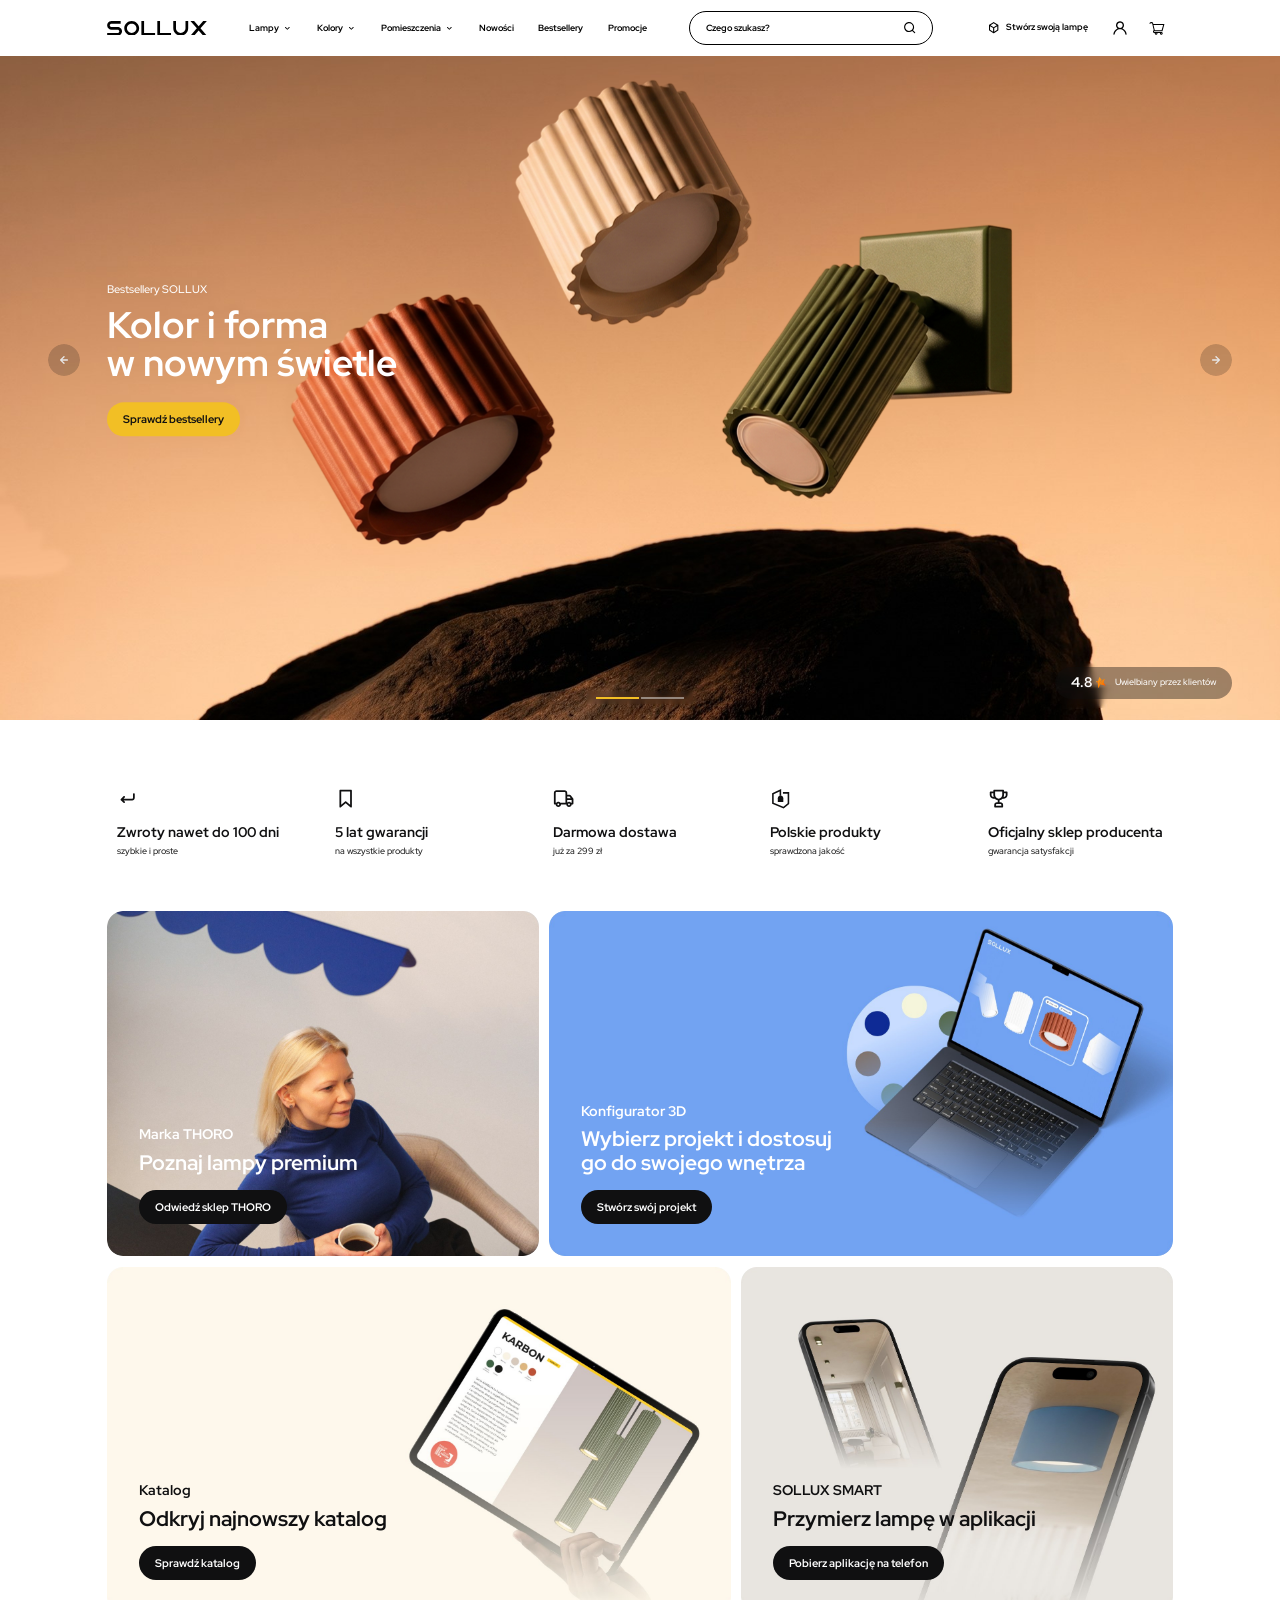
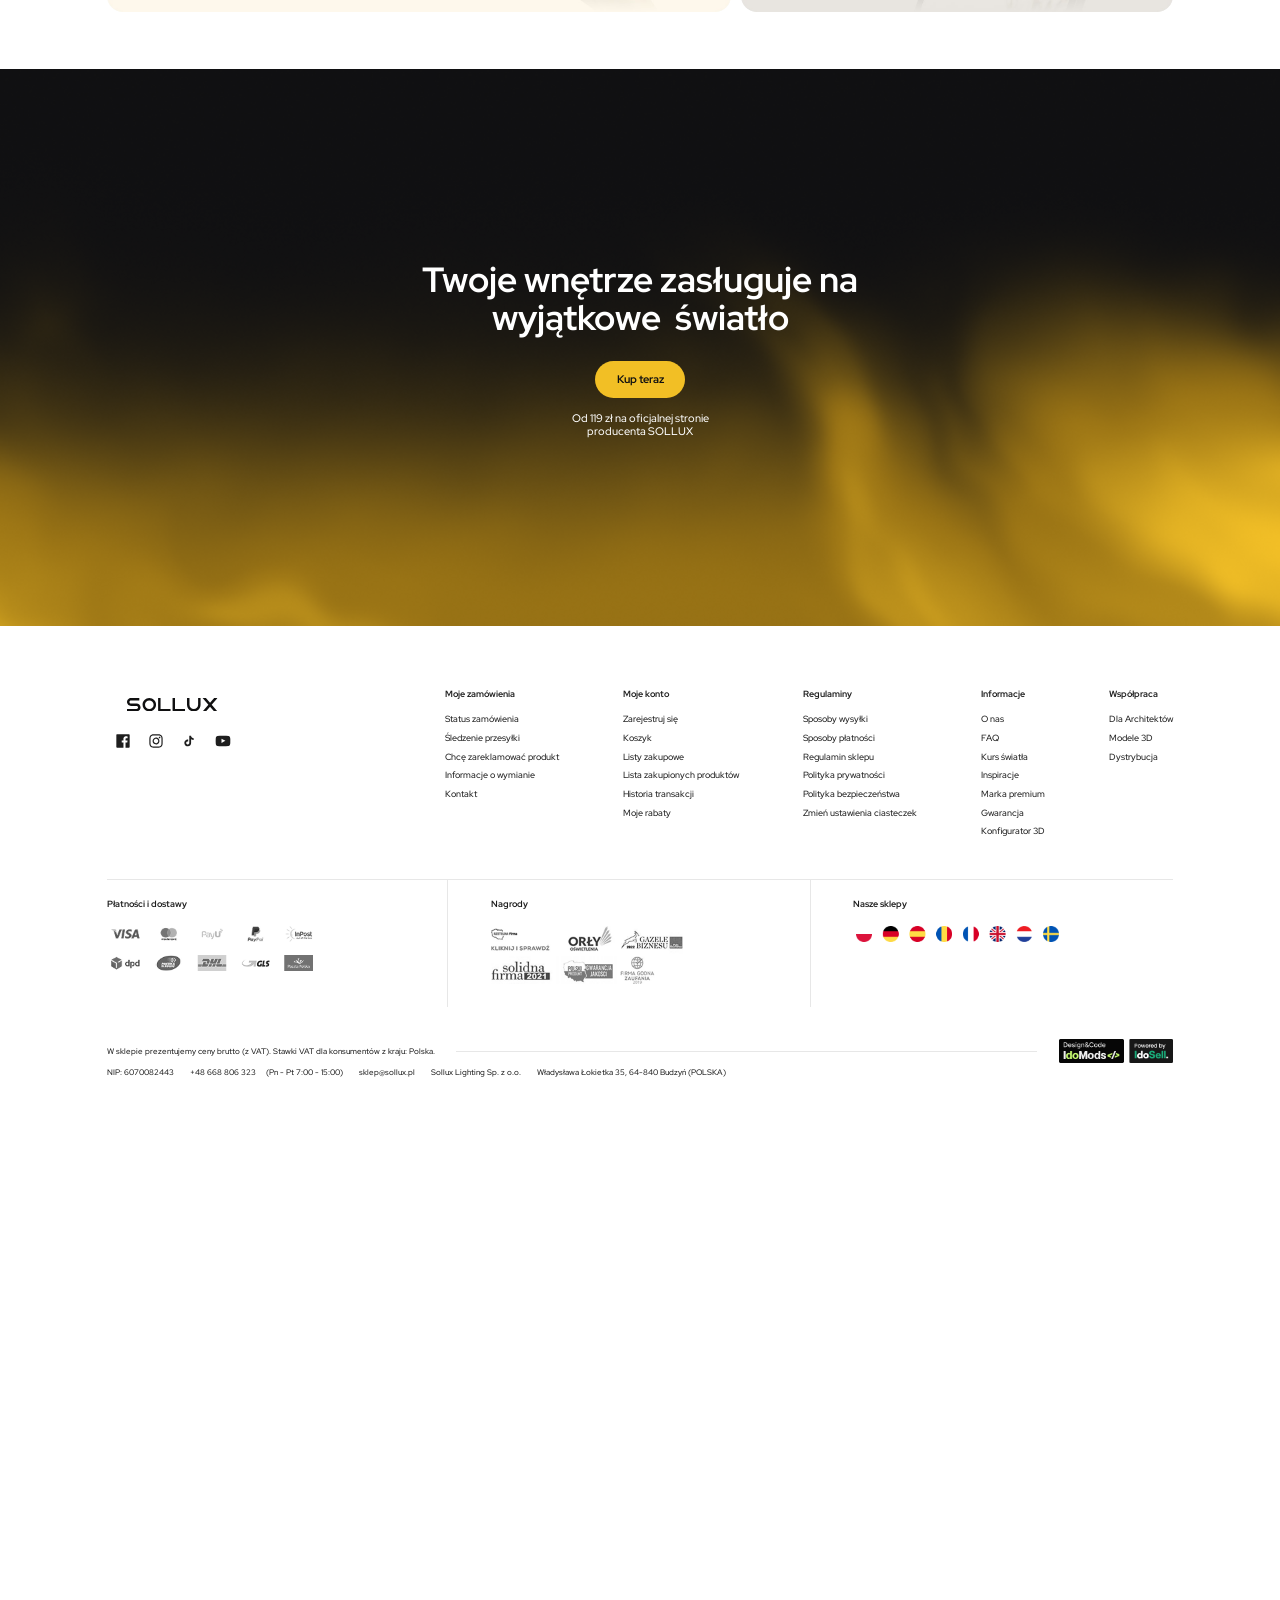
==== commit df1ae1cd: "Rename sollux.html to index.html" ====
--- a/index.html
+++ b/index.html
@@ -2,13 +2,433 @@
 <html lang="pl">
 <head>
   <meta charset="utf-8">
-  <meta name="viewport" content="width=device-width, initial-scale=1">
+  <meta name="viewport" content="width=device-width, initial-scale=1, viewport-fit=cover">
   <title>SOLLUX – Kolor i forma w nowym świetle</title>
   <meta name="description" content="Lampy SOLLUX – kolor i forma w nowym świetle. Oficjalny sklep producenta.">
   <link rel="preconnect" href="https://fonts.googleapis.com">
   <link rel="preconnect" href="https://fonts.gstatic.com" crossorigin>
   <link href="https://fonts.googleapis.com/css2?family=Red+Hat+Display:wght@400;500;700&display=swap" rel="stylesheet">
-  <link rel="stylesheet" href="styles.css">
+  <style>
+/* =========================================================
+   SOLLUX landing – styles
+   Zasady ruchu (Komentarze do projektu §01):
+   - hover 200–250 ms, większe ruchy 500–800 ms
+   - jeden easing: cubic-bezier(0.4, 0, 0.2, 1); ease-out dla powiększeń
+   - animujemy tylko transform i opacity
+   ========================================================= */
+
+:root {
+  --ease: cubic-bezier(0.4, 0, 0.2, 1);
+  --ease-out: cubic-bezier(0, 0, 0.2, 1);
+  --t-hover: 250ms;
+
+  --ink: #101011;
+  --ink-soft: #4a4a4a;
+  --text: #1e1e1e;
+  --muted: #6b6b6b;
+  --line: #e7e7e7;
+  --yellow: #f2bf25;
+  --yellow-hover: #f7cb45;
+  --white: #fff;
+
+  --page: 1600px;                                  /* szerokość treści w projekcie 1920 */
+  --vw: 100vw;
+  --gutter: max(20px, calc((var(--vw) - var(--page)) / 2));
+  --radius: 24px;
+  --header-h: 84px;
+}
+
+*, *::before, *::after { box-sizing: border-box; }
+html { -webkit-text-size-adjust: 100%; scroll-behavior: smooth; }
+body {
+  margin: 0;
+  font-family: "Red Hat Display", "Helvetica Neue", Arial, system-ui, sans-serif;
+  font-size: 16px;
+  line-height: 1.4;
+  color: var(--ink);
+  background: var(--white);
+  -webkit-font-smoothing: antialiased;
+}
+img { display: block; max-width: 100%; height: auto; }
+a { color: inherit; text-decoration: none; }
+ul { list-style: none; margin: 0; padding: 0; }
+h1, h2, h3, p { margin: 0; }
+button { font: inherit; color: inherit; background: none; border: 0; padding: 0; cursor: pointer; }
+svg { display: block; }
+
+:focus-visible { outline: 2px solid var(--yellow); outline-offset: 3px; }
+
+.skip-link {
+  position: fixed; left: 12px; top: 12px; z-index: 100;
+  padding: 10px 16px; border-radius: 999px; background: var(--ink); color: #fff;
+  transform: translateY(-200%);
+}
+.skip-link:focus { transform: none; }
+
+/* ---------- Przyciski ---------- */
+.btn {
+  position: relative;
+  display: inline-flex; align-items: center; justify-content: center;
+  padding: 16px 24px;                               /* projekt: 16/24, tekst 16 Bold, lh 1.2 → 51 px */
+  border-radius: 999px;
+  font-size: 16px; font-weight: 700; line-height: 19px; white-space: nowrap;
+  isolation: isolate;
+}
+.btn--yellow { background: var(--yellow); color: var(--ink); }
+/* Przycisk „ciemny”: tło czarne → szare #4A4A4A (200 ms). Szary to warstwa, której animujemy tylko opacity. */
+.btn--dark { background: var(--ink); color: #fff; overflow: hidden; }
+.btn--dark::before {
+  content: ""; position: absolute; inset: 0; z-index: -1;
+  background: #4a4a4a; opacity: 0;
+  transition: opacity 200ms var(--ease);
+}
+.tile:hover .btn--dark::before,
+.btn--dark:hover::before,
+.btn--dark:focus-visible::before { opacity: 1; }
+
+/* =========================================================
+   HEADER – hover: tło przezroczyste → #FFF, kolory biały → czarny (250 ms)
+   Realizacja tylko na opacity: warstwa tła + dwie warstwy treści (biała / czarna).
+   ========================================================= */
+.header {
+  position: fixed; inset: 0 0 auto 0; z-index: 50;
+  height: var(--header-h);
+  display: grid;
+}
+.header > * { grid-area: 1 / 1; }
+.header__bg {
+  background: #fff; opacity: 0;
+  transition: opacity var(--t-hover) var(--ease);
+}
+.header__layer {
+  padding-inline: var(--gutter);
+  transition: opacity var(--t-hover) var(--ease);
+}
+.header__layer--light { color: #fff; }
+.header__layer--dark  { color: #000; opacity: 0; pointer-events: none; }
+
+.header:hover .header__bg,
+.header:focus-within .header__bg,
+.header.is-solid .header__bg { opacity: 1; }
+.header:hover .header__layer--dark,
+.header:focus-within .header__layer--dark,
+.header.is-solid .header__layer--dark { opacity: 1; }
+.header:hover .header__layer--light,
+.header:focus-within .header__layer--light,
+.header.is-solid .header__layer--light { opacity: 0; }
+/* po zjechaniu kursorem – ten sam czas (250 ms) */
+
+.header__inner { height: 100%; display: flex; align-items: center; gap: 64px; }   /* projekt: Navbar 84 px, content 1600 × 52 */
+.logo { display: block; flex: none; margin-right: 0; }
+.logo__svg { display: block; width: 150px; height: 22px; fill: currentColor; }
+.header__layer--light .logo__svg { color: #fff; }
+.header__layer--dark  .logo__svg { color: #000; }
+.header__inner .nav { margin-left: 0; }
+
+.nav { flex: none; width: 596px; }
+.nav ul { display: flex; align-items: center; justify-content: space-between; column-gap: 12px; line-height: 17px; }
+.nav li { line-height: 17px; }
+.nav { margin-left: 0; }
+.logo + .nav { margin-left: 0; }
+.nav a { display: inline-flex; align-items: center; gap: 4px; font-size: 14px; font-weight: 700; line-height: 17px; white-space: nowrap; }
+.chev { width: 16px; height: 16px; fill: currentColor; }
+
+.search {
+  position: relative; flex: 0 1 370px; min-width: 300px; height: 52px;
+  border: 1px solid currentColor; border-radius: 999px;
+  display: flex; align-items: center;
+}
+.search input {
+  flex: 1; min-width: 0; height: 100%; padding: 0 60px 0 24px;
+  background: none; border: 0; outline: 0; border-radius: 999px;
+  font: inherit; font-size: 14px; font-weight: 700; color: inherit;
+}
+.search input::placeholder { color: inherit; opacity: 1; }
+.search input::-webkit-search-cancel-button { display: none; }
+.search:focus-within { outline: 2px solid var(--yellow); outline-offset: 2px; }
+.search button { position: absolute; right: 24px; top: 50%; width: 20px; height: 20px; margin-top: -10px; }
+.search svg { width: 20px; height: 20px; fill: currentColor; }
+
+.actions { margin-left: auto; display: flex; align-items: center; gap: 8px; }
+.actions svg { fill: currentColor; }
+.actions__configurator { display: inline-flex; align-items: center; gap: 9px; height: 42px; padding: 0 16px; border-radius: 999px; font-size: 13px; font-weight: 700; line-height: 14px; white-space: nowrap; }
+.actions__configurator svg { width: 20px; height: 20px; }
+.actions__icon { display: grid; place-items: center; width: 48px; height: 48px; border-radius: 50%; }
+.actions__icon svg { width: 24px; height: 24px; }
+
+/* =========================================================
+   HERO + slider
+   ========================================================= */
+.hero {
+  position: relative; overflow: hidden;
+  aspect-ratio: 1920 / 1080;
+  min-height: 600px;
+  background: #b57a50;
+  color: #fff;
+  isolation: isolate;
+}
+.hero__slides, .slide { position: absolute; inset: 0; }
+
+.slide {
+  opacity: 0; visibility: hidden;
+  /* crossfade 600 ms, ease-in-out */
+  transition: opacity 600ms var(--ease), visibility 0s linear 600ms;
+}
+.slide.is-active { opacity: 1; visibility: visible; transition-delay: 0s; }
+
+.slide__img { position: absolute; inset: 0; overflow: hidden; }
+.slide__img img {
+  width: 100%; height: 100%; object-fit: cover;
+  /* scale 1.05 → 1.0 w trakcie przejścia (800 ms, ease-out) */
+  transform: scale(1.05);
+  transition: transform 800ms var(--ease-out);
+  will-change: transform;
+}
+.slide.is-active .slide__img img { transform: scale(1); }
+
+/* przyciemnienie na zdjęciu wnętrza – czytelność białego tekstu i nagłówka */
+.slide--interior .slide__img::after {
+  content: ""; position: absolute; inset: 0; pointer-events: none;
+  background:
+    linear-gradient(180deg, rgba(0,0,0,.45) 0, rgba(0,0,0,0) 22%),
+    linear-gradient(90deg, rgba(0,0,0,.5) 0, rgba(0,0,0,0) 45%);
+}
+
+/* ---------- Lampy ---------- */
+.lamps {
+  position: absolute; left: 50%; top: 50%;
+  width: max(100%, 1180px); aspect-ratio: 1920 / 1080;
+  transform: translate(-50%, -50%);
+  pointer-events: none;
+}
+.lamp {
+  position: absolute; pointer-events: auto;
+  /* równoległy ruch za kursorem ustawia main.js (--tx, --ty, --rot) */
+  transform: translate3d(var(--tx, 0px), var(--ty, 0px), 0) rotate(var(--rot, 0deg));
+  will-change: transform;
+  border-radius: 0;
+}
+.lamp:focus-visible { outline-offset: -4px; }
+.lamp__body { display: block; transition: transform var(--t-hover) var(--ease-out); }
+.lamp:hover .lamp__body { transform: scale(1.03); }
+.lamp:active .lamp__body { transform: scale(0.99); }
+.lamp img { width: 100%; height: auto; user-select: none; -webkit-user-drag: none; }
+
+/* pozycje z projektu 1920×1080 (procent sceny) */
+.lamp--peach      { left: 39.64%; top: 8.52%;  width: 19.38%; }
+.lamp--olive      { left: 56.04%; top: 30.74%; width: 24.48%; }
+.lamp--terracotta { left: 21.82%; top: 40.28%; width: 22.03%; }
+
+/* włączanie lampy – światło z soczewki (tylko opacity) */
+.lamp__glow {
+  position: absolute; width: 150%; aspect-ratio: 1; pointer-events: none;
+  transform: translate(-50%, -50%);
+  background: radial-gradient(circle,
+    rgba(255, 250, 225, .95) 0, rgba(255, 238, 190, .75) 7%,
+    rgba(255, 214, 130, .38) 24%, rgba(255, 200, 110, 0) 62%);
+  mix-blend-mode: screen;
+  opacity: 0;
+  transition: opacity 500ms var(--ease);
+}
+.lamp.is-on .lamp__glow { opacity: 1; }
+.lamp--peach .lamp__glow      { left: 56%; top: 66%; }
+.lamp--olive .lamp__glow      { left: 19%; top: 81%; }
+.lamp--terracotta .lamp__glow { left: 63%; top: 70%; }
+
+/* ---------- Treść hero ---------- */
+.hero__content {
+  position: absolute; left: var(--gutter); top: 50%; transform: translateY(-50%);   /* projekt: blok 230 px wyśrodkowany w 1080 */
+  z-index: 3;
+  pointer-events: none;
+}
+.hero__content > * { pointer-events: auto; }
+.hero__eyebrow { font-size: 16px; font-weight: 500; line-height: 19px; margin-bottom: 16px; }
+.hero__title { font-size: clamp(38px, calc(var(--vw) * 0.029167), 56px); font-weight: 700; line-height: 1; letter-spacing: 0; margin-bottom: 32px; }
+
+.hero__arrow {
+  position: absolute; top: 50%; z-index: 4;
+  width: 48px; height: 48px; margin-top: -24px; border-radius: 50%;
+  display: grid; place-items: center; color: #e7e7e7; overflow: hidden; isolation: isolate;
+}
+.hero__arrow::before {
+  content: ""; position: absolute; inset: 0; z-index: -1; border-radius: 50%;
+  background: rgba(16, 16, 17, .2);
+  transition: opacity var(--t-hover) var(--ease);
+}
+.hero__arrow:hover::before { opacity: .6; }
+.hero__arrow svg { width: 24px; height: 24px; fill: currentColor; }
+.hero__arrow--prev { left: 72px; }
+.hero__arrow--next { right: 72px; }
+
+.hero__rating {
+  position: absolute; right: 72px; bottom: 32px; z-index: 4;          /* projekt: 263 × 47, x 1585 / y 1001 */
+  display: flex; align-items: center; gap: 12px;
+  padding: 12px 24px; border-radius: 999px;
+  background: rgba(16, 16, 17, .4);
+  color: #fff; white-space: nowrap;
+}
+.hero__rating .rate { display: flex; align-items: center; gap: 2px; }
+.hero__rating strong { font-size: 21px; font-weight: 700; line-height: 23px; }
+.hero__rating .flag { width: 20px; height: 20px; }
+.hero__rating .rate__label { font-size: 13px; font-weight: 500; line-height: 14px; }
+
+/* ---------- Pasek postępu (żółty wypełnia się liniowo przez 3 s) ---------- */
+.hero__pager {
+  position: absolute; left: 50%; bottom: 22px; z-index: 4;            /* pasek 2 px kończy się 32 px od dołu */
+  transform: translateX(-50%); display: flex; gap: 4px;
+}
+.hero__pager button { padding: 10px 0; }
+.bar { display: block; position: relative; width: 64px; height: 2px; background: rgba(231,231,231,.5); overflow: hidden; }
+.bar__fill {
+  position: absolute; inset: 0; background: var(--yellow);
+  transform: scaleX(0); transform-origin: left center;
+}
+.hero__pager button[aria-selected="true"] .bar__fill { animation: fill 3s linear forwards; }
+.hero.is-paused .hero__pager button[aria-selected="true"] .bar__fill { animation: none; transform: scaleX(1); }
+@keyframes fill { from { transform: scaleX(0); } to { transform: scaleX(1); } }
+
+/* =========================================================
+   Korzyści
+   ========================================================= */
+.benefits { padding: 86px var(--gutter) 64px; }
+.benefits__list { display: grid; grid-template-columns: repeat(5, minmax(0, 1fr)); gap: 32px; }
+.benefits li { display: flex; flex-direction: column; padding: 16px; }
+.benefits svg { width: 32px; height: 32px; margin-bottom: 24px; fill: var(--ink); }
+.benefits strong { font-size: 21px; font-weight: 700; line-height: 23px; margin-bottom: 8px; }
+.benefits span { font-size: 14px; font-weight: 500; line-height: 17px; color: var(--text); }
+
+@media (min-width: 480px) { .benefits strong { white-space: nowrap; } }
+
+/* =========================================================
+   Kafelki – hover: obraz scale 1 → 1.1 (500 ms ease-out), przycisk czarny → #4A4A4A (200 ms)
+   ========================================================= */
+.tiles {
+  padding: 0 var(--gutter) 86px;
+  display: flex; flex-wrap: wrap; gap: 16px;                         /* projekt: rząd 1 = 648 + 936, rząd 2 = 936 + 648 */
+}
+.tile {
+  position: relative; overflow: hidden; border-radius: var(--radius);
+  height: 518px; isolation: isolate;
+  display: flex; align-items: flex-end;
+  /* Safari: wymusza przycinanie przez border-radius podczas transformacji dzieci */
+  transform: translateZ(0);
+}
+.tile--thoro   { width: calc((100% - 16px) * 648 / 1584); background: #d8d3d6; color: #fff; }
+.tile--config  { width: calc((100% - 16px) * 936 / 1584); background: #72a3f3; color: #fff; }
+.tile--catalog { width: calc((100% - 16px) * 936 / 1584); background: #fdf8eb; }
+.tile--smart   { width: calc((100% - 16px) * 648 / 1584); background: #e8e4df; }
+
+.tile__media { position: absolute; inset: 0; z-index: -1; overflow: hidden; }
+.tile__media img {
+  position: absolute; height: 100%; width: auto; max-width: none;
+  transform: scale(1); transform-origin: 70% 50%;
+  transition: transform 500ms var(--ease-out);
+  will-change: transform;
+}
+.tile:hover .tile__media img { transform: scale(1.1); }
+
+.tile--thoro .tile__media img { inset: 0 auto auto 50%; margin-left: -50%; min-width: 100%; object-fit: cover; height: 100%; }
+.tile--config  .tile__media img { right: 0; top: 0; }
+.tile--catalog .tile__media img { right: 0; top: 0; }
+.tile--smart   .tile__media img { right: 0; top: 0; }
+
+.tile__text { padding: 48px; position: relative; }                 /* projekt: padding 48, odstęp 24 */
+.tile__text p { font-size: 21px; font-weight: 700; line-height: 23px; margin-bottom: 12px; }
+.tile__text h2 { font-size: 32px; font-weight: 700; line-height: 35px; letter-spacing: 0; margin-bottom: 24px; }
+
+/* =========================================================
+   Shader
+   ========================================================= */
+.shader {
+  position: relative; overflow: hidden; isolation: isolate;
+  height: 835px;                                                      /* projekt: 1920 × 835 */
+  display: grid; place-items: center;
+  background: #101011;
+  color: #fff; text-align: center;
+}
+.shader__canvas { position: absolute; inset: 0; width: 100%; height: 100%; z-index: -1; }
+.shader__content { padding: 7px 24px 0; display: flex; flex-direction: column; align-items: center; }
+.shader__content h2 { font-size: clamp(32px, calc(var(--vw) * 0.027083), 52px); font-weight: 700; line-height: 1.1; letter-spacing: 0; margin-bottom: 36px; }
+.shader__content .btn { height: 56px; padding: 0 32px; }
+.shader__content p { margin-top: 20px; font-size: 16px; font-weight: 500; line-height: 1.3; color: #fff; }
+
+/* =========================================================
+   Footer
+   ========================================================= */
+.footer { padding: 0; }
+.footer__top { padding: 96px var(--gutter) 64px; display: flex; align-items: flex-start; }
+.footer__brand { width: 198px; flex: none; display: flex; flex-direction: column; align-items: center; gap: 8px; }
+.footer__brand .logo__svg { width: 135.8px; height: 20.2px; margin: 11.9px 0; color: var(--ink); }
+.social { display: flex; gap: 2px; }
+.social a { display: grid; place-items: center; width: 48px; height: 48px; border-radius: 50%; background: #fff; color: var(--text); transition: opacity var(--t-hover) var(--ease); }
+.social a:hover { opacity: .55; }
+.social svg { width: 24px; height: 24px; fill: currentColor; }
+
+.footer__links { margin-left: auto; display: flex; gap: 96px; }
+.footer__col h3 { font-size: 13px; font-weight: 700; line-height: 14px; color: var(--text); margin-bottom: 24px; }
+.footer__col li { font-size: 13px; font-weight: 500; line-height: 14px; color: var(--text); }
+.footer__col li + li { margin-top: 14px; }
+.footer__col a { display: inline-block; transition: opacity var(--t-hover) var(--ease); }
+.footer__col a:hover { opacity: .55; }
+
+.footer__badges {
+  margin: 0 var(--gutter) 16px;
+  position: relative;
+  display: grid; grid-template-columns: repeat(3, 1fr); gap: 32px;      /* projekt: 3 × 512, odstęp 32 */
+}
+.footer__badges::before { content: ""; position: absolute; left: 0; right: 0; top: 0; height: 1px; background: var(--line); }
+.footer__badges .cell { padding: 32px; min-height: 192px; }
+.footer__badges .cell:first-child { padding-left: 0; }
+.footer__badges .cell:not(:last-child) { border-right: 1px solid var(--line); }
+.footer__badges h3 { font-size: 13px; font-weight: 700; line-height: 14px; color: var(--text); margin-bottom: 24px; }
+.footer__badges img { max-width: 100%; height: auto; }
+.footer__badges .cell:nth-child(1) img { margin: 6px 0 0 7px; }
+.footer__badges .cell:nth-child(3) img { margin: 4px 0 0 4px; }
+
+.footer__legal { padding: 32px var(--gutter); display: flex; flex-direction: column; gap: 8px; font-size: 12px; font-weight: 500; line-height: 13px; color: var(--text); }
+.legal__row { display: flex; align-items: center; gap: 32px; }
+.legal__line { flex: 1; height: 1px; margin: 0; border: 0; background: var(--line); }
+.legal__row img { flex: none; }
+.legal__contact { display: flex; flex-wrap: wrap; gap: 8px 24px; }
+.legal__contact .tel { display: flex; gap: 16px; }
+
+/* =========================================================
+   Responsywność
+   ========================================================= */
+@media (max-width: 479px) {
+  :root { --header-h: 72px; }
+  .nav, .search { display: none; }
+  .header__inner { gap: 20px; }
+  .hero { aspect-ratio: auto; height: 86vh; min-height: 560px; }
+  .hero__content { top: auto; bottom: 120px; transform: none; }
+  .tile--thoro, .tile--config, .tile--catalog, .tile--smart { width: 100%; }
+  .benefits__list { grid-template-columns: repeat(2, 1fr); }
+  .shader { height: 640px; }
+  .footer__links { flex-wrap: wrap; row-gap: 40px; }
+  .footer__badges { grid-template-columns: 1fr; gap: 0; }
+  .footer__badges .cell, .footer__badges .cell:first-child { padding: 28px 0; border-right: 0; min-height: 0; }
+  .footer__badges .cell + .cell { border-top: 1px solid var(--line); }
+  .legal__row { flex-wrap: wrap; }
+  .legal__line { display: none; }
+}
+@media (max-width: 479px) {
+  .hero__arrow, .hero__rating { display: none; }
+  .hero__title { font-size: 38px; }
+  .tile { height: 440px; }
+  .tile__text { padding: 24px; }
+  .tile__text h2 { font-size: 26px; }
+  .benefits__list { grid-template-columns: 1fr; }
+  .footer__links { gap: 32px 24px; }
+  .footer__col { flex: 1 1 40%; }
+  .legal__contact { flex-direction: column; }
+}
+
+@media (prefers-reduced-motion: reduce) {
+  .slide, .slide__img img, .tile__media img, .lamp__body, .lamp__glow,
+  .header__bg, .header__layer, .hero__arrow::before, .btn--dark::before { transition-duration: 1ms !important; }
+}
+
+</style>
 </head>
 <body>
 
@@ -83,19 +503,19 @@
   <div class="hero__slides">
     <!-- Slajd 1: lampy na pomarańczowym tle -->
     <div class="slide is-active" data-slide="0" aria-roledescription="slajd" aria-label="1 z 2">
-      <div class="slide__img"><img src="assets/hero-bg.jpg" alt="" width="1920" height="1080"></div>
+      <div class="slide__img"><img src="[data-uri]" alt="" width="1920" height="1080"></div>
 
       <div class="lamps" id="lamps">
         <button class="lamp lamp--terracotta" type="button" aria-pressed="false" aria-label="Włącz lampę – terakota" data-depth="1.2">
-          <span class="lamp__body"><img src="assets/lamp-terracotta.png" alt="" width="423" height="393"></span>
+          <span class="lamp__body"><img src="[data-uri]